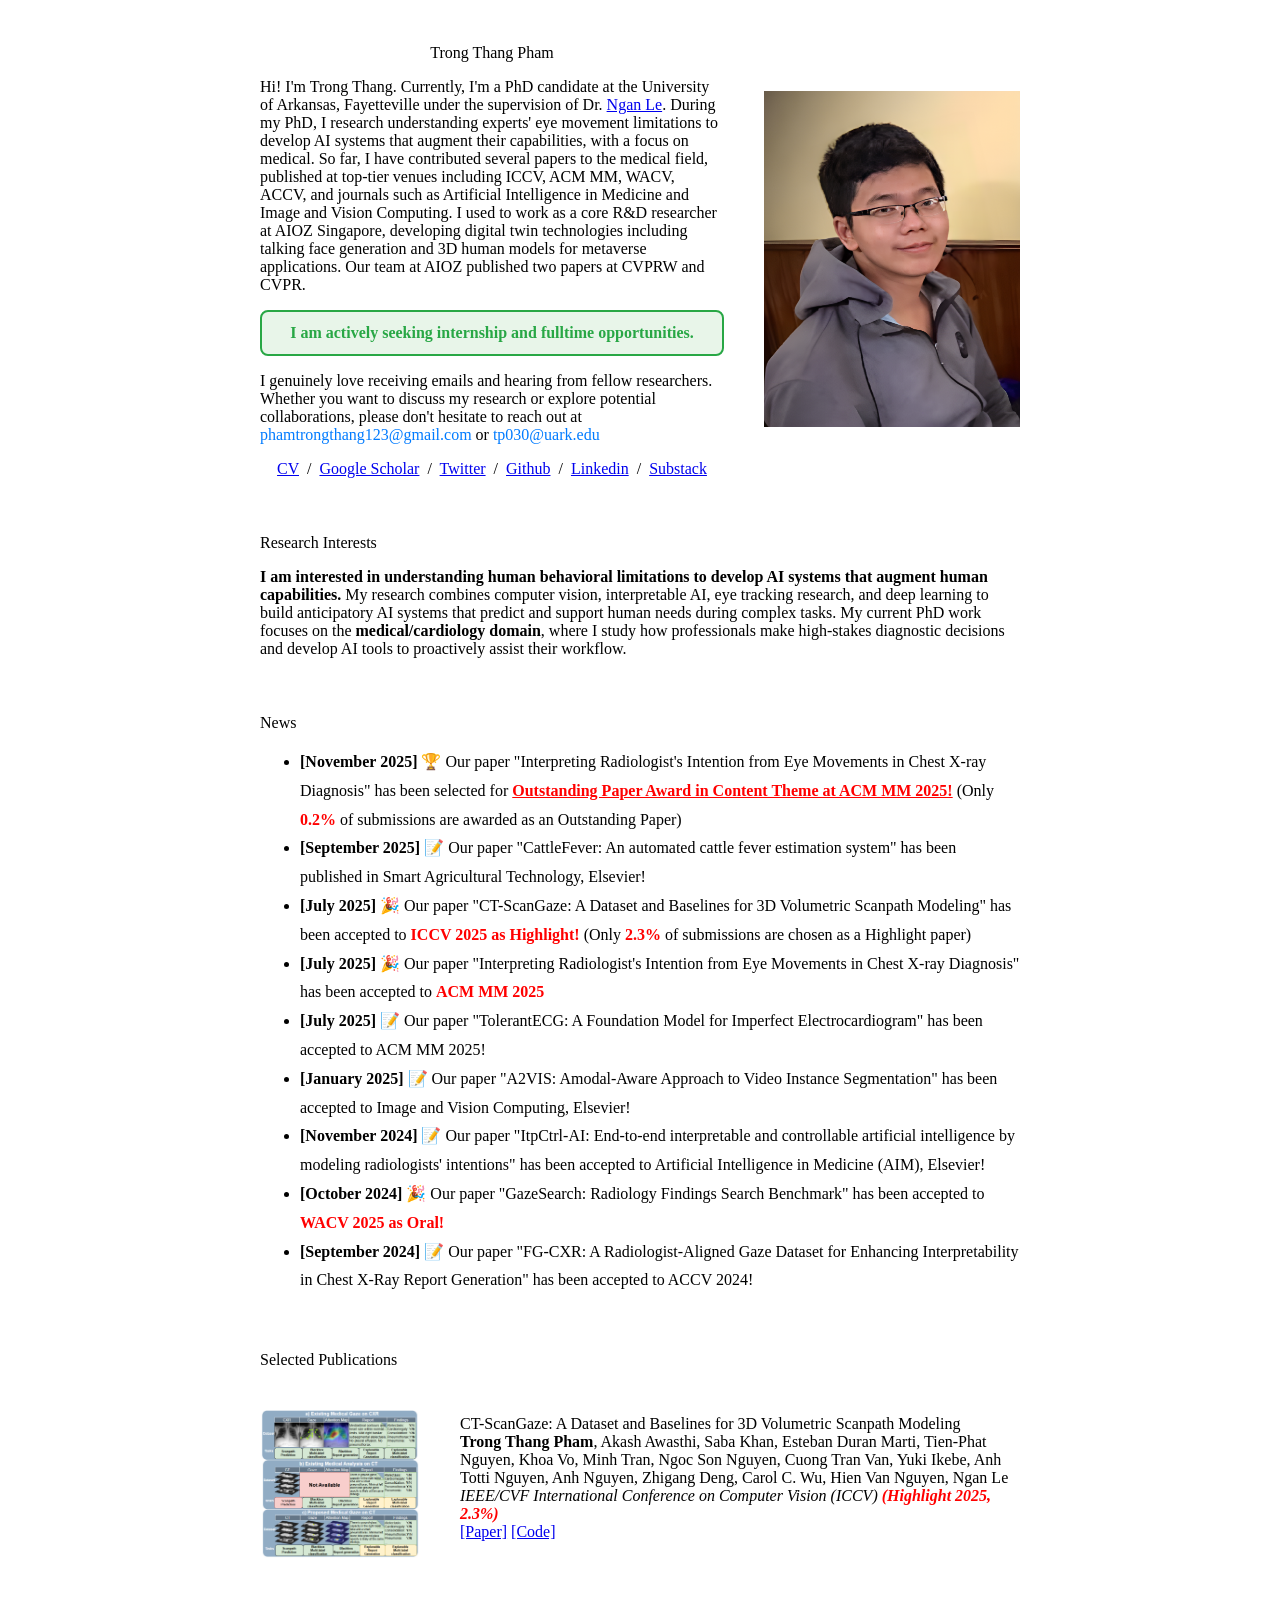
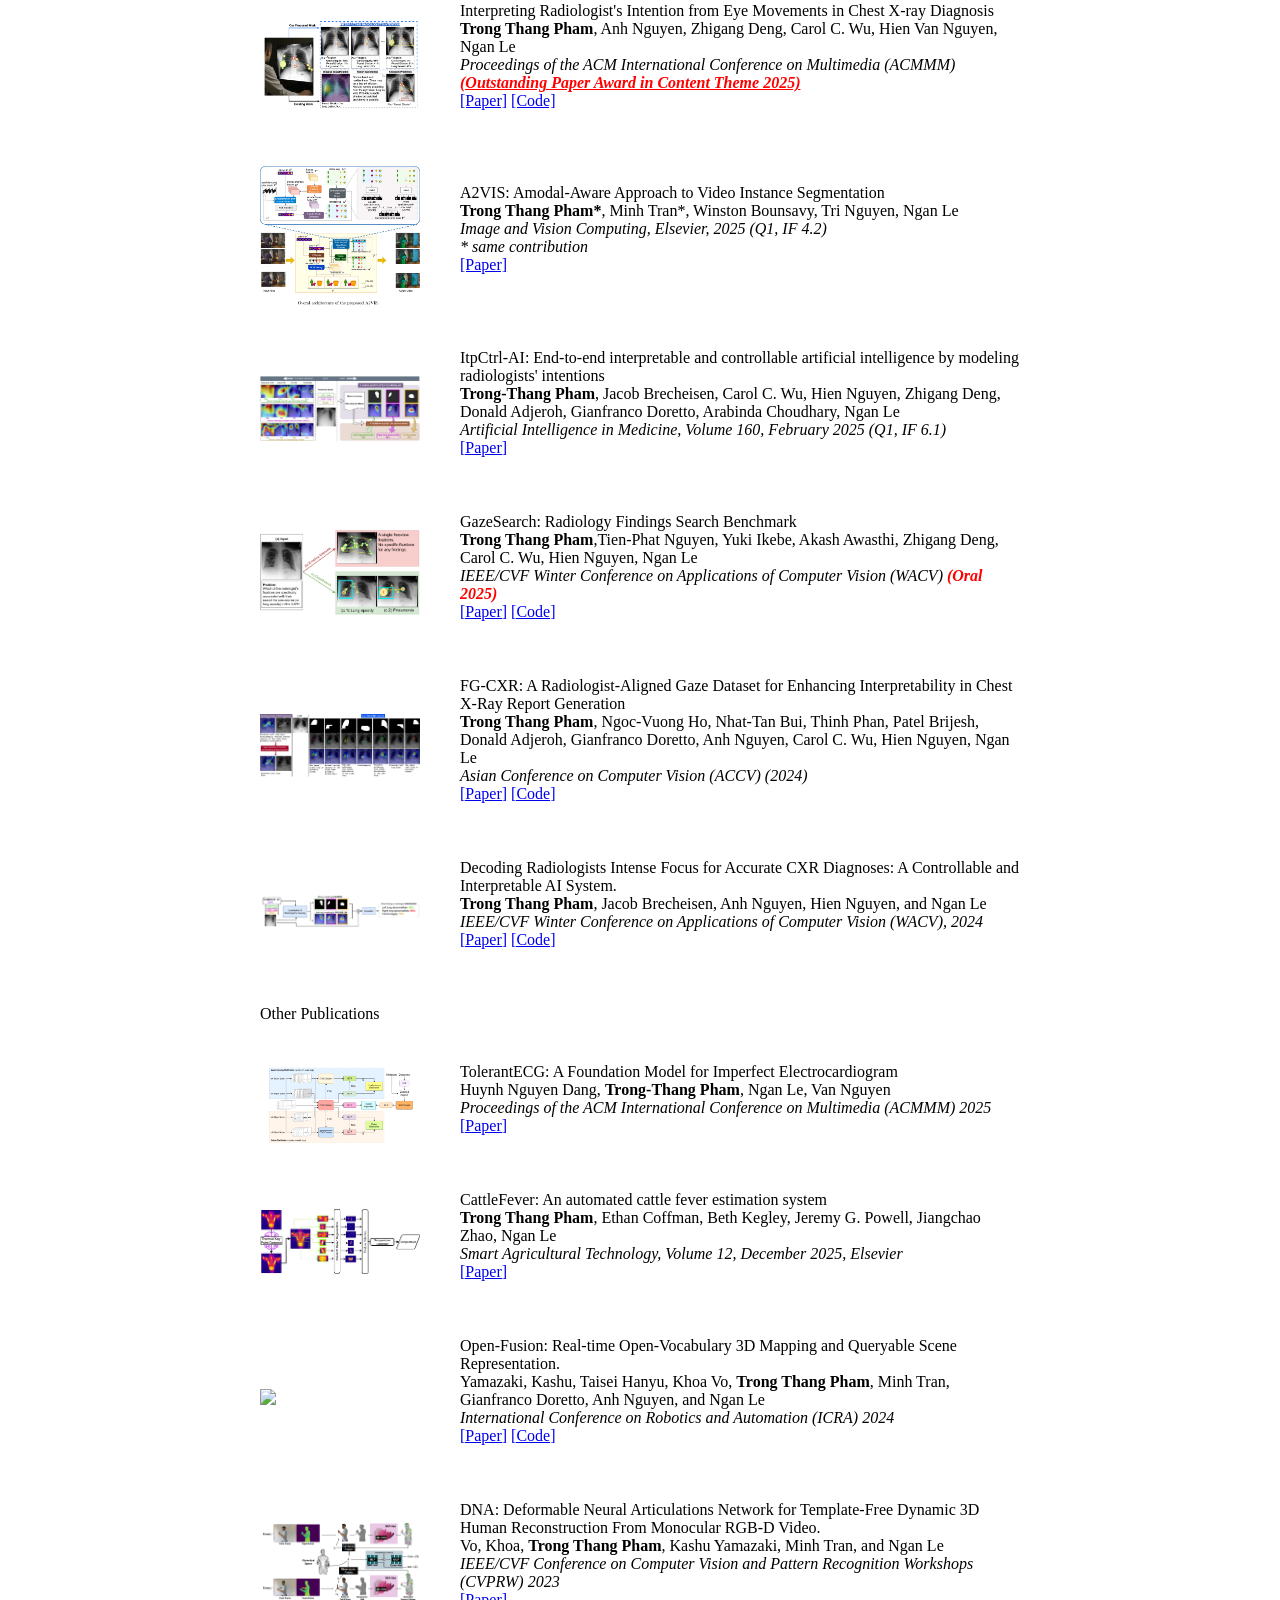
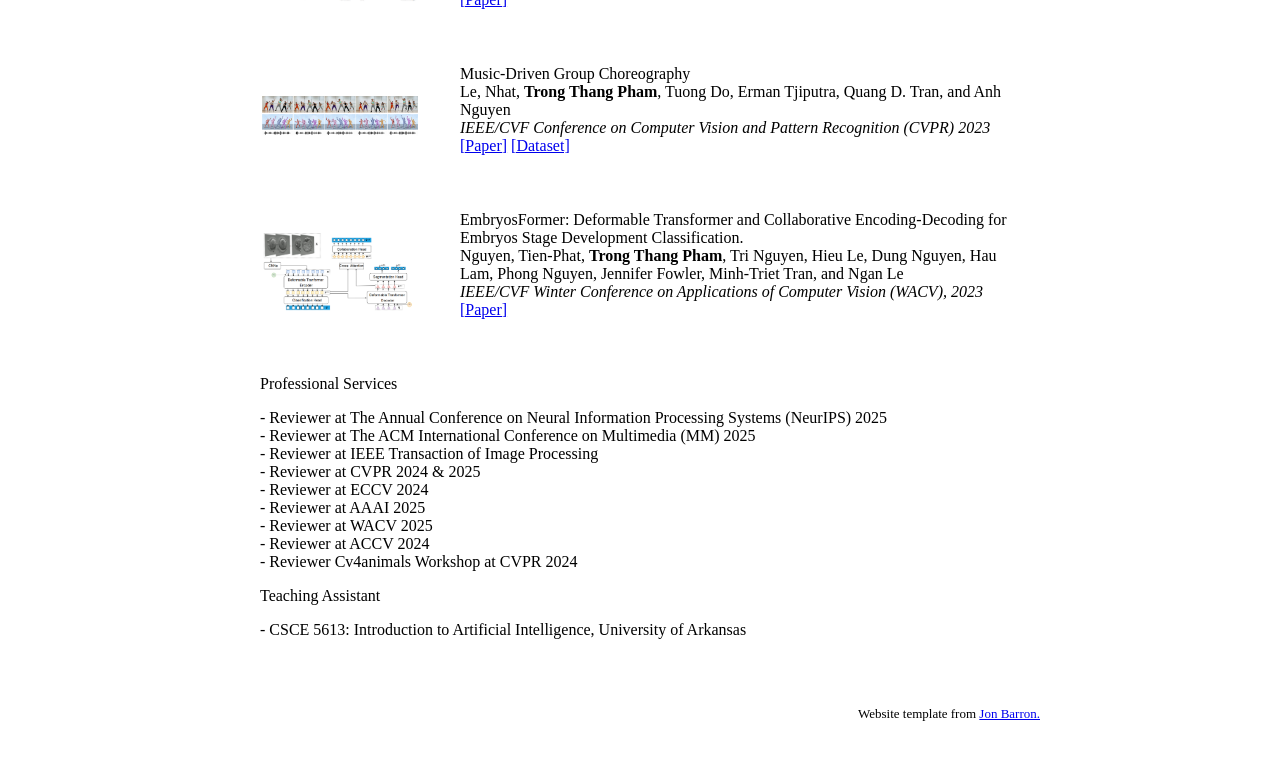
==== index.html @ 2e343805 "update first paragraph to match Research interest" ====
<!DOCTYPE HTML>
<html lang="en">

<head>
  <meta http-equiv="Content-Type" content="text/html; charset=UTF-8">

  <title>Trong Thang Pham</title>

  <meta name="author" content="Trong-Thang Pham">
  <meta name="viewport" content="width=device-width, initial-scale=1">

  <link rel="stylesheet" type="text/css" href="stylesheet.css">
  <link rel="icon"
    href="data:image/svg+xml,<svg xmlns=%22http://www.w3.org/2000/svg%22 viewBox=%220 0 100 100%22><text y=%22.9em%22 font-size=%2290%22>🌐</text></svg>">
</head>

<body>
  <table
    style="width:100%;max-width:800px;border:0px;border-spacing:0px;border-collapse:separate;margin-right:auto;margin-left:auto;">
    <tbody>
      <tr style="padding:0px">
        <td style="padding:0px">
          <table
            style="width:100%;border:0px;border-spacing:0px;border-collapse:separate;margin-right:auto;margin-left:auto;">
            <tbody>
              <tr style="padding:0px">
                <td style="padding:2.5%;width:63%;vertical-align:middle">
                  <p style="text-align:center">
                    <name>Trong Thang Pham</name>
                  </p>
                  <p>
                    Hi! I'm Trong Thang. Currently, I'm a PhD candidate at the University of Arkansas, Fayetteville
                    under the supervision of Dr. <a  href="https://scholar.google.com/citations?user=8ck0k_UAAAAJ&hl=en">Ngan Le</a>. During my PhD, I research understanding experts' eye movement limitations to develop AI systems that augment their capabilities, with a focus on medical. So far, I have contributed several papers to the medical field, published at top-tier venues including ICCV, ACM MM, WACV, ACCV, and journals such as Artificial Intelligence in Medicine and Image and Vision Computing.
                    <!-- I got my bachelor's degree in Computer Science at University of Science, VNU-HCM, Vietnam.  -->
                    <!-- and studying a master's degree in Artificial Intelligence at John von Neumann Institute, VNU-HCM.  -->
                    I used to work as a core R&D researcher at AIOZ Singapore, developing digital twin technologies including talking face generation and 3D human models for metaverse applications. Our team at AIOZ published two papers at CVPRW and CVPR.
                    <!-- In summary, I have a strong publications in many top conferences, i.e. CVPR, ICCV, ACM MM, WACV, and ICRA, and journals, i.e. Image and Vision Computing and Artificial Intelligence in Medicine at Elsevier. -->
                  </p>
                  <p style="padding: 12px 20px; background-color: #e8f5e9; border: 2px solid #28a745; border-radius: 8px; text-align: center;">
                    <strong style="color: #28a745;">I am actively seeking internship and fulltime opportunities.</strong>
                  </p>
                  <!-- <p> -->
                    <!-- Email: <br> -->
                    <!-- - Personal: <a href="mailto:phamtrongthang123@gmail.com">phamtrongthang123@gmail.com</a><br> -->
                    <!-- - John von Neumann Institute: <a href="mailto:thang.pham2021@ict.jvn.edu.vn">thang.pham2021@ict.jvn.edu.vn</a><br> -->
                    <!-- - University of Arkansas: <a href="mailto:tp030@uark.edu">tp030@uark.edu</a><br> -->
                  <!-- </p> -->
                  
                  I genuinely love receiving emails and hearing from fellow researchers. Whether you want to discuss my research or explore potential collaborations, please don't hesitate to reach out at 
                  <a href="mailto:phamtrongthang123@gmail.com" style="color: #007bff; text-decoration: none;">phamtrongthang123@gmail.com</a> or 
                  <a href="mailto:tp030@uark.edu" style="color: #007bff; text-decoration: none;">tp030@uark.edu</a>
                  <p style="text-align:center">

                    <a
                      href="https://github.com/phamtrongthang123/phamtrongthang123.github.io/blob/main/files/cv_resume.pdf">CV</a>
                    &nbsp/&nbsp
                    <a href="https://scholar.google.com/citations?user=SwR0T0UAAAAJ">Google Scholar</a> &nbsp/&nbsp
                    <a href="https://twitter.com/trongthangpham">Twitter</a> &nbsp/&nbsp
                    <a href="https://github.com/phamtrongthang123">Github</a> &nbsp/&nbsp
                    <a href="https://www.linkedin.com/in/phamtrongthanghcmus/">Linkedin</a> &nbsp/&nbsp
                    <a href="https://trongthangpham.substack.com/">Substack</a>
                  </p>
                </td>
                <td style="padding:2.5%;width:40%;max-width:40%">
                  <a href="images/avatar.png"><img style="width:100%;max-width:100%" alt="profile photo"
                      src="images/avatar.png" class="hoverZoomLink"></a>
                </td>
              </tr>
            </tbody>
          </table>
          <!-- <section style="margin: 2rem 0; padding: 1.5rem; background-color: #f8f9fa; border-radius: 8px; border-left: 4px solid #007bff;">
              <h2 style="color: #333; margin-bottom: 1rem; font-size: 1.4rem;">Standing Invitation: if you want to talk research, I want to talk to you.</h2>
              <p style="line-height: 1.6; color: #555; margin: 0; font-size: 0.9rem;">
                  I genuinely love receiving emails and hearing from fellow researchers, students, engineers, and anyone interested in computer vision, medical AI, or related fields. Whether you want to discuss my research, share what you're working on, explore potential collaborations, or just chat about interesting ideas in our field, please don't hesitate to reach out at 
                  <a href="mailto:phamtrongthang123@gmail.com" style="color: #007bff; text-decoration: none;">phamtrongthang123@gmail.com</a> or 
                  <a href="mailto:tp030@uark.edu" style="color: #007bff; text-decoration: none;">tp030@uark.edu</a>. 
                  While I can't promise immediate responses due to research commitments, I read everything and do my best to reply thoughtfully.
              </p>
          </section> -->
          <table
            style="width:100%;border:0px;border-spacing:0px;border-collapse:separate;margin-right:auto;margin-left:auto;">
            <tbody>
              <tr>
                <td style="padding:20px;width:100%;vertical-align:middle">
                  <heading>Research Interests</heading>
                  <p>
                    <strong>I am interested in understanding human behavioral limitations to develop AI systems that augment human capabilities.</strong> My research combines computer vision, interpretable AI, eye tracking research, and deep learning to build anticipatory AI systems that predict and support human needs during complex tasks. My current PhD work focuses on the <strong>medical/cardiology domain</strong>, where I study how professionals make high-stakes diagnostic decisions and develop AI tools to proactively assist their workflow.
                  </p>
                </td>
              </tr>
            </tbody>
          </table>

          <table
            style="width:100%;border:0px;border-spacing:0px;border-collapse:separate;margin-right:auto;margin-left:auto;">
            <tbody>
              <tr>
                <td style="padding:20px;width:100%;vertical-align:middle">
                  <heading>News</heading>
                  <ul style="line-height:1.8;">
                    <li> <strong>[November 2025]</strong> 🏆 Our paper "Interpreting Radiologist's Intention from Eye Movements in Chest X-ray Diagnosis" has been selected for <a href="https://acmmm2025.org/awards/" style="color: red; font-weight: bold;">Outstanding Paper Award in Content Theme at ACM MM 2025!</a> (Only <span style="color: red; font-weight: bold;">0.2%</span> of submissions are awarded as an Outstanding Paper)</li>
                    <li> <strong>[September 2025]</strong> 📝 Our paper "CattleFever: An automated cattle fever estimation system" has been published in Smart Agricultural Technology, Elsevier!</li>
                    <li> <strong>[July 2025]</strong> 🎉 Our paper "CT-ScanGaze: A Dataset and Baselines for 3D Volumetric Scanpath Modeling" has been accepted to <span style="color: red; font-weight: bold;">ICCV 2025 as Highlight!</span> (Only <span style="color: red; font-weight: bold;">2.3%</span> of submissions are chosen as a Highlight paper)</li>
                    <li> <strong>[July 2025]</strong> 🎉 Our paper "Interpreting Radiologist's Intention from Eye Movements in Chest X-ray Diagnosis" has been accepted to <span style="color: red; font-weight: bold;">ACM MM 2025</span></li>
                    <li> <strong>[July 2025]</strong> 📝 Our paper "TolerantECG: A Foundation Model for Imperfect Electrocardiogram" has been accepted to ACM MM 2025!</li>
                    <li> <strong>[January 2025]</strong> 📝 Our paper "A2VIS: Amodal-Aware Approach to Video Instance Segmentation" has been accepted to Image and Vision Computing, Elsevier!</li>
                    <li> <strong>[November 2024]</strong> 📝 Our paper "ItpCtrl-AI: End-to-end interpretable and controllable artificial intelligence by modeling radiologists' intentions" has been accepted to Artificial Intelligence in Medicine (AIM), Elsevier!</li>
                    <li> <strong>[October 2024]</strong> 🎉 Our paper "GazeSearch: Radiology Findings Search Benchmark" has been accepted to <span style="color: red; font-weight: bold;">WACV 2025 as Oral!</span></li>
                    <li> <strong>[September 2024]</strong> 📝 Our paper "FG-CXR: A Radiologist-Aligned Gaze Dataset for Enhancing Interpretability in Chest X-Ray Report Generation" has been accepted to ACCV 2024!</li>
                  </ul>
                </td>
              </tr>
            </tbody>
          </table>

          <table
            style="width:100%;border:0px;border-spacing:0px;border-collapse:separate;margin-right:auto;margin-left:auto;">
            <tbody>
              <tr>
                <td style="padding:20px;width:100%;vertical-align:middle">
                  <heading>Selected Publications</heading>
                </td>
              </tr>
            </tbody>
          </table>
          <table
            style="width:100%;border:0px;border-spacing:0px;border-collapse:separate;margin-right:auto;margin-left:auto;">
            <tbody>
              <tr>
                <td style="padding:20px;width:25%;vertical-align:middle">
                  <img src='images/papers/iccv2025.png' width="160">
                </td>
                <td style="padding:20px;width:75%;vertical-align:middle">
                  <papertitle>CT-ScanGaze: A Dataset and Baselines for 3D Volumetric Scanpath Modeling</papertitle>
                  <br>
                  <strong>Trong Thang Pham</strong>, Akash Awasthi, Saba Khan, Esteban Duran Marti, Tien-Phat Nguyen, Khoa Vo, Minh Tran, Ngoc Son Nguyen, Cuong Tran Van, Yuki Ikebe, Anh Totti Nguyen, Anh Nguyen, Zhigang Deng, Carol C. Wu, Hien Van Nguyen, Ngan Le
                  <br>
                  <em>IEEE/CVF International Conference on Computer Vision (ICCV) <span
                      style="color: red; font-weight: bold;">(Highlight 2025, 2.3%)</span></em>
                  <br>
                  <a href="https://arxiv.org/html/2507.12591v1">[Paper]</a> <a href="https://github.com/UARK-AICV/CTScanGaze">[Code]</a>
                  <p></p>
                </td>
              </tr>
              <tr>
                <td style="padding:20px;width:25%;vertical-align:middle">
                  <img src='images/papers/acmmm2025_eye.png' width="160">
                </td>
                <td style="padding:20px;width:75%;vertical-align:middle">
                  <papertitle>Interpreting Radiologist's Intention from Eye Movements in Chest X-ray Diagnosis</papertitle>
                  <br>
                  <strong>Trong Thang Pham</strong>, Anh Nguyen, Zhigang Deng, Carol C. Wu, Hien Van Nguyen, Ngan Le
                  <br>
                  <em>Proceedings of the ACM International Conference on Multimedia (ACMMM) <a href="https://acmmm2025.org/awards/" style="color: red; font-weight: bold;">(Outstanding Paper Award in Content Theme 2025)</a></em>
                  <br>
                  <a href="https://arxiv.org/abs/2507.12461">[Paper]</a> <a href="https://github.com/UARK-AICV/RadGazeIntent">[Code]</a>
                  <p></p>
                </td>
              </tr>

              <tr>
                <td style="padding:20px;width:25%;vertical-align:middle">
                  <img src='images/papers/ivc2025.jpg' width="160">
                </td>
                <td style="padding:20px;width:75%;vertical-align:middle">
                  <papertitle>A2VIS: Amodal-Aware Approach to Video Instance Segmentation</papertitle>
                  <br>
                  <strong>Trong Thang Pham*</strong>, Minh Tran*, Winston Bounsavy, Tri Nguyen, Ngan Le
                  <br>
                  <em>Image and Vision Computing, Elsevier, 2025 (Q1, IF 4.2)</em>
                  <br>
                  <em>* same contribution</em>
                  <br>
                  <a href="https://www.sciencedirect.com/science/article/abs/pii/S0262885625001313">[Paper]</a>
                  <p></p>
                </td>
              </tr>
              <tr> 
                <td style="padding:20px;width:25%;vertical-align:middle">
                  <img src='images/papers/itpctrl-ai.png' width="160">
                </td>
                <td style="padding:20px;width:75%;vertical-align:middle">
                  <papertitle>ItpCtrl-AI: End-to-end interpretable and controllable artificial intelligence by modeling radiologists' intentions</papertitle>
                  <br>
                  <strong>Trong-Thang Pham</strong>, Jacob Brecheisen, Carol C. Wu, Hien Nguyen, Zhigang Deng, Donald Adjeroh, Gianfranco Doretto, Arabinda Choudhary, Ngan Le
                  <br>
                  <em>Artificial Intelligence in Medicine, Volume 160, February 2025 (Q1, IF 6.1)</em>
                  <br>
                  <a href="https://www.sciencedirect.com/science/article/pii/S0933365724002963">[Paper]</a>
                  <p></p>
                </td>
              </tr>
              <tr>
                <td style="padding:20px;width:25%;vertical-align:middle">
                  <img src='images/papers/wacv2025.png' width="160">
                </td>
                <td style="padding:20px;width:75%;vertical-align:middle">
                  <papertitle>GazeSearch: Radiology Findings Search Benchmark</papertitle>
                  <br>
                  <strong>Trong Thang Pham</strong>,Tien-Phat Nguyen, Yuki Ikebe, Akash Awasthi, Zhigang Deng, Carol C.
                  Wu, Hien Nguyen, Ngan Le
                  <br>
                  <em>IEEE/CVF Winter Conference on Applications of Computer Vision (WACV) <span
                      style="color: red; font-weight: bold;">(Oral 2025)</span></em>
                  <br>
                  <a href="https://openaccess.thecvf.com/content/WACV2025/papers/Pham_GazeSearch_Radiology_Findings_Search_Benchmark_WACV_2025_paper.pdf">[Paper]</a> <a href="https://github.com/UARK-AICV/GazeSearch">[Code]</a> 
                  <p></p>
                </td>
              </tr>
              <tr>
                <td style="padding:20px;width:25%;vertical-align:middle">
                  <img src='images/papers/accv2024.png' width="160">
                </td>
                <td style="padding:20px;width:75%;vertical-align:middle">
                  <papertitle>FG-CXR: A Radiologist-Aligned Gaze Dataset for Enhancing Interpretability in Chest X-Ray
                    Report Generation</papertitle>
                  <br>
                  <strong>Trong Thang Pham</strong>, Ngoc-Vuong Ho, Nhat-Tan Bui, Thinh Phan, Patel Brijesh, Donald
                  Adjeroh, Gianfranco Doretto, Anh Nguyen, Carol C. Wu, Hien Nguyen, Ngan Le
                  <br>
                  <em>Asian Conference on Computer Vision (ACCV) (2024)</em>
                  <br>
                  <a href="https://arxiv.org/pdf/2411.15413">[Paper]</a> <a href="https://github.com/UARK-AICV/FG-CXR">[Code]</a>
                  <p></p> 
                </td>
              </tr>
              <tr>
                <td style="padding:20px;width:25%;vertical-align:middle">
                  <img src='images/papers/wacv2024.png' width="160">
                </td>
                <td style="padding:20px;width:75%;vertical-align:middle">
                  <papertitle>Decoding Radiologists Intense Focus for Accurate CXR Diagnoses: A Controllable and
                    Interpretable AI System.</papertitle>
                  <br>
                  <strong>Trong Thang Pham</strong>, Jacob Brecheisen, Anh Nguyen, Hien Nguyen, and Ngan Le
                  <br>
                  <em>IEEE/CVF Winter Conference on Applications of Computer Vision (WACV), 2024</em>
                  <br>
                  <a
                    href="https://openaccess.thecvf.com/content/WACV2024/papers/Pham_I-AI_A_Controllable__Interpretable_AI_System_for_Decoding_Radiologists_WACV_2024_paper.pdf">[Paper]</a> <a href="https://github.com/UARK-AICV/IAI">[Code]</a>
                  <p></p>
                </td>
              </tr>

            </tbody>
          </table>

          <table
            style="width:100%;border:0px;border-spacing:0px;border-collapse:separate;margin-right:auto;margin-left:auto;">
            <tbody>
              <tr>
                <td style="padding:20px;width:100%;vertical-align:middle">
                  <heading>Other Publications</heading>
                </td>
              </tr>
            </tbody>
          </table>
          <table
            style="width:100%;border:0px;border-spacing:0px;border-collapse:separate;margin-right:auto;margin-left:auto;">
            <tbody>
              <tr>
                <td style="padding:20px;width:25%;vertical-align:middle">
                  <img src='images/papers/acmmm2025_ecg.png' width="160">
                </td>
                <td style="padding:20px;width:75%;vertical-align:middle">
                  <papertitle>TolerantECG: A Foundation Model for Imperfect Electrocardiogram</papertitle>
                  <br>
                  Huynh Nguyen Dang, <strong>Trong-Thang Pham</strong>, Ngan Le, Van Nguyen
                  <br>
                  <em>Proceedings of the ACM International Conference on Multimedia (ACMMM) 2025</em>
                  <br>
                  <a href="https://arxiv.org/abs/2507.09887">[Paper]</a>
                  <p></p>
                </td>
              </tr>
              <tr>
                <td style="padding:20px;width:25%;vertical-align:middle">
                  <img src='images/papers/cattlefever.jpg' width="160">
                </td>
                <td style="padding:20px;width:75%;vertical-align:middle">
                  <papertitle>CattleFever: An automated cattle fever estimation system</papertitle>
                  <br>
                  <strong>Trong Thang Pham</strong>, Ethan Coffman, Beth Kegley, Jeremy G. Powell, Jiangchao Zhao, Ngan Le
                  <br>
                  <em>Smart Agricultural Technology, Volume 12, December 2025, Elsevier</em>
                  <br>
                  <a href="https://www.sciencedirect.com/science/article/pii/S2772375525006653">[Paper]</a>
                  <p></p>
                </td>
              </tr>
              <tr>
                <td style="padding:20px;width:25%;vertical-align:middle">
                  <img src='images/papers/icra2024.png' width="160">
                </td>
                <td style="padding:20px;width:75%;vertical-align:middle">
                  <papertitle>Open-Fusion: Real-time Open-Vocabulary 3D Mapping and Queryable Scene Representation.
                  </papertitle>
                  <br>
                  Yamazaki, Kashu, Taisei Hanyu, Khoa Vo, <strong>Trong Thang Pham</strong>, Minh Tran, Gianfranco
                  Doretto, Anh Nguyen, and Ngan Le
                  <br>
                  <em>International Conference on Robotics and Automation (ICRA) 2024</em>
                  <br>
                  <a href="https://arxiv.org/pdf/2310.03923.pdf">[Paper]</a> <a href="https://github.com/UARK-AICV/OpenFusion">[Code]</a>
                  <p></p>
                </td>
              </tr>
              <tr>
                <td style="padding:20px;width:25%;vertical-align:middle">
                  <img src='images/papers/cvprw2023.png' width="160">
                </td>
                <td style="padding:20px;width:75%;vertical-align:middle">
                  <papertitle>DNA: Deformable Neural Articulations Network for Template-Free Dynamic 3D Human
                    Reconstruction From Monocular RGB-D Video.</papertitle>
                  <br>
                  Vo, Khoa, <strong>Trong Thang Pham</strong>, Kashu Yamazaki, Minh Tran, and Ngan Le
                  <br>
                  <em>IEEE/CVF Conference on Computer Vision and Pattern Recognition Workshops (CVPRW) 2023</em>
                  <br>
                  <a
                    href="https://openaccess.thecvf.com/content/CVPR2023W/Precognition/papers/Vo_DNA_Deformable_Neural_Articulations_Network_for_Template-Free_Dynamic_3D_Human_CVPRW_2023_paper.pdf">[Paper]</a>
                  <p></p>
                </td>
              </tr>
              <tr>
                <td style="padding:20px;width:25%;vertical-align:middle">
                  <img src='images/papers/cvpr2023.png' width="160">
                </td>
                <td style="padding:20px;width:75%;vertical-align:middle">
                  <papertitle>Music-Driven Group Choreography</papertitle>
                  <br>
                  Le, Nhat, <strong>Trong Thang Pham</strong>, Tuong Do, Erman Tjiputra, Quang D. Tran, and Anh Nguyen
                  <br>
                  <em>IEEE/CVF Conference on Computer Vision and Pattern Recognition (CVPR) 2023</em>
                  <br>
                  <a href="https://aioz-ai.github.io/AIOZ-GDANCE/">[Paper]</a> <a href="https://github.com/aioz-ai/AIOZ-GDANCE">[Dataset]</a>
                  <p></p>
                </td>
              </tr>
              <tr>
                <td style="padding:20px;width:25%;vertical-align:middle">
                  <img src='images/papers/wacv2023.png' width="160">
                </td>
                <td style="padding:20px;width:75%;vertical-align:middle">
                  <papertitle>EmbryosFormer: Deformable Transformer and Collaborative Encoding-Decoding for Embryos
                    Stage Development Classification.</papertitle>
                  <br>
                  Nguyen, Tien-Phat, <strong>Trong Thang Pham</strong>, Tri Nguyen, Hieu Le, Dung Nguyen, Hau Lam, Phong
                  Nguyen, Jennifer Fowler, Minh-Triet Tran, and Ngan Le
                  <br>
                  <em>IEEE/CVF Winter Conference on Applications of Computer Vision (WACV), 2023</em>
                  <br>
                  <a
                    href="https://openaccess.thecvf.com/content/WACV2023/papers/Nguyen_EmbryosFormer_Deformable_Transformer_and_Collaborative_Encoding-Decoding_for_Embryos_Stage_Development_WACV_2023_paper.pdf">[Paper]</a>
                  <p></p>
                </td>
              </tr>


              <!-- <tr>
                <td style="padding:20px;width:25%;vertical-align:middle">
                  <img src='images/papers/aicity2020.png' width="160">
                </td>
                <td style="padding:20px;width:75%;vertical-align:middle">
                  <papertitle>HCMUS at Pixel Privacy 2020: Quality Camouflage with Back Propagation and Image
                    Enhancement.</papertitle>
                  <br>
                  Minh-Triet Tran, Tam V Nguyen, Trung-Hieu Hoang, Trung-Nghia Le, Khac-Tuan Nguyen, Dat-Thanh Dinh,
                  Thanh-An Nguyen, Hai-Dang Nguyen, Xuan-Nhat Hoang, Trong-Tung Nguyen, Viet-Khoa Vo-Ho, Trong-Le Do,
                  Lam Nguyen, Minh-Quan Le, Hoang-Phuc Nguyen-Dinh, <strong> Trong-Thang Pham</strong>, Xuan-Vy Nguyen,
                  E-Ro Nguyen, Quoc-Cuong Tran, Hung Tran, Hieu Dao, Mai-Khiem Tran, Quang-Thuc Nguyen, Tien-Phat
                  Nguyen, Gia-Han Diep, Minh N Do
                  <br>
                  <em>CVPRW </em>, 2020
                  <br>
                  <a
                    href="http://openaccess.thecvf.com/content_CVPRW_2020/papers/w35/Tran_iTASK_-_Intelligent_Traffic_Analysis_Software_Kit_CVPRW_2020_paper.pdf">[Paper]</a>
                  <p></p>
                </td>
              </tr>
              <tr>
                <td style="padding:20px;width:25%;vertical-align:middle">
                  <img src='images/papers/pixelprivacy2020.png' width="160">
                </td>
                <td style="padding:20px;width:75%;vertical-align:middle">
                  <papertitle>HCMUS at Pixel Privacy 2020: Quality Camouflage with Back Propagation and Image
                    Enhancement.</papertitle>
                  <br>
                  Minh-Khoi Pham, Hai-Tuan Ho-Nguyen, <strong> Trong-Thang Pham</strong>, Hung Vinh Tran, Hai-Dang
                  Nguyen, Minh-Triet Tran
                  <br>
                  <em>Pixel Privacy track at Multimedia Eval Workshop </em>, 2020
                  <br>
                  <a href="http://ceur-ws.org/Vol-2882/paper41.pdf">[Paper]</a>
                  <p></p>
                </td>
              </tr>

              <tr>
                <td style="padding:20px;width:25%;vertical-align:middle">
                  <img src='images/papers/pixelprivacy2019.png' width="160">
                </td>
                <td style="padding:20px;width:75%;vertical-align:middle">
                  <papertitle>HCMUS at Pixel Privacy 2019: Scene Category Protection with Back Propagation and Image
                    Enhancement</papertitle>
                  <br>
                  Hung Vinh Tran*, <strong> Trong-Thang Pham* </strong>, Hai-Tuan Ho-Nguyen*, Hoai-Lam Nguyen-Hy*,
                  Xuan-Vy Nguyen*, Thang-Long Nguyen-Ho*, Minh-Triet Tran
                  <br>
                  <em>Pixel Privacy track at Multimedia Eval Workshop </em>, 2019
                  <br>
                  <a href="http://ceur-ws.org/Vol-2670/MediaEval_19_paper_16.pdf">[Paper]</a>
                  <p></p>
                </td>
              </tr> -->

            </tbody>
          </table>

          <!-- <table
            style="width:100%;border:0px;border-spacing:0px;border-collapse:separate;margin-right:auto;margin-left:auto;">
            <tbody>
              <tr>
                <td style="padding:20px;width:100%;vertical-align:middle">
                  <heading>Software</heading>
                  <p>
                    - <a href="https://clean-unused-bib-entry.fly.dev/">Bibliography Cleaner</a>: Remove unused citations from .bib files. I am using free service so it may be down sometimes.<br>
                  </p>
                </td>
              </tr>
            </tbody>
          </table> -->

          <table
            style="width:100%;border:0px;border-spacing:0px;border-collapse:separate;margin-right:auto;margin-left:auto;">
            <tbody>
              <tr>
                <td style="padding:20px;width:100%;vertical-align:middle">
                  <heading>Professional Services</heading>
                  <p>
                    - Reviewer at The Annual Conference on Neural Information Processing Systems (NeurIPS) 2025 <br>
                    - Reviewer at The ACM International Conference on Multimedia (MM) 2025 <br>
                    - Reviewer at IEEE Transaction of Image Processing <br>
                    - Reviewer at CVPR 2024 & 2025 <br>
                    - Reviewer at ECCV 2024 <br>
                    - Reviewer at AAAI 2025 <br>
                    - Reviewer at WACV 2025 <br>
                    - Reviewer at ACCV 2024 <br>
                    - Reviewer Cv4animals Workshop at CVPR 2024 <br>
                  </p>
                  <heading>Teaching Assistant</heading>
                  <p>
                    - CSCE 5613: Introduction to Artificial Intelligence, University of Arkansas <br>
                  </p>
                </td>
              </tr>
            </tbody>
          </table>

          <table
            style="width:100%;border:0px;border-spacing:0px;border-collapse:separate;margin-right:auto;margin-left:auto;">
            <tbody>
              <tr>
                <td style="padding:0px">
                  <br>
                  <p style="text-align:right;font-size:small;">
                    Website template from <a href="https://jonbarron.info/"> Jon Barron.</a>
                  </p>
                </td>
              </tr>
            </tbody>
          </table>

           <table
            style="width:20%;border:0px;border-spacing:0px;border-collapse:separate;margin-right:auto;margin-left:auto;">
            <tbody>
              <tr>
                <td style="padding:0px">
                  <br>
                  <script type="text/javascript" id="mapmyvisitors" src="//mapmyvisitors.com/map.js?d=NVTNKxXuqSA-6Uwn1cj-96W3cbIcG4K81G9FCuIbtE8&cl=ffffff&w=a"></script>
                </td>
              </tr>
            </tbody>
          </table>
        </td>
      </tr>
  </table>
  

</body>

</html>
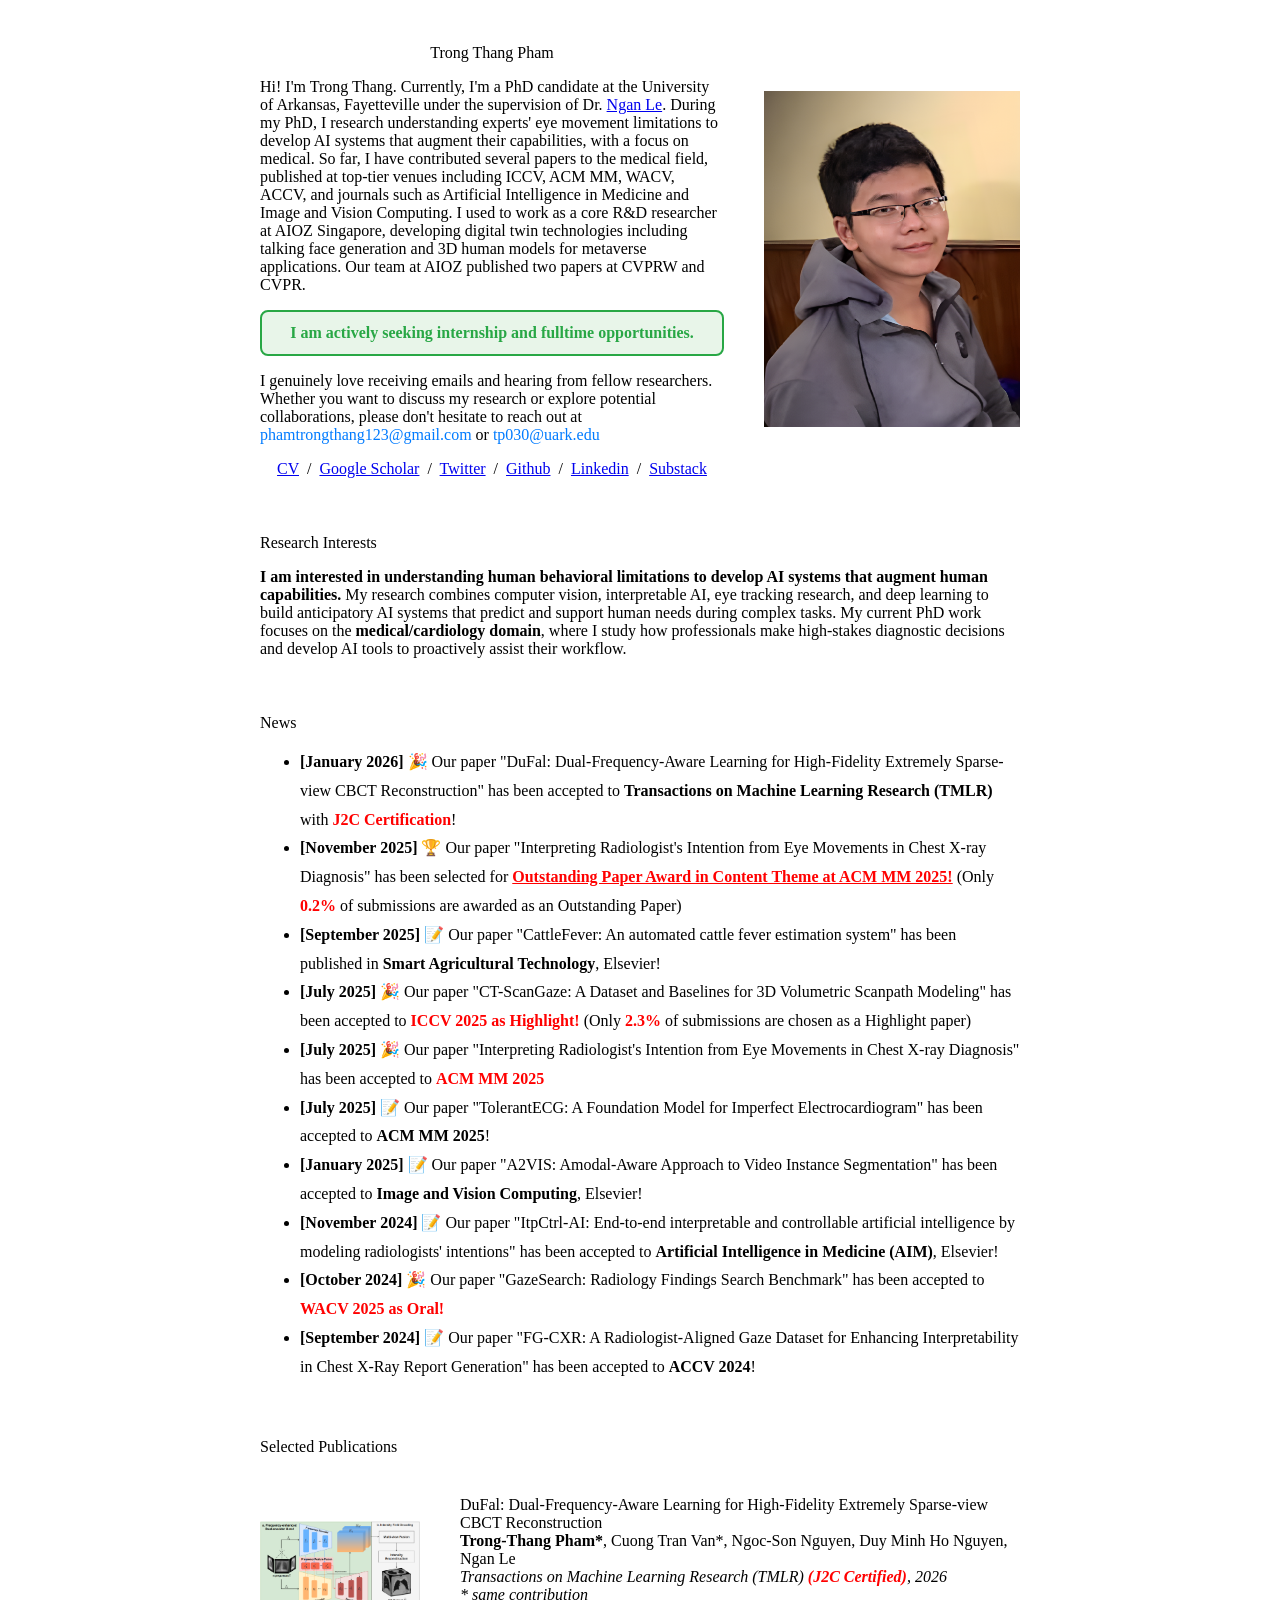
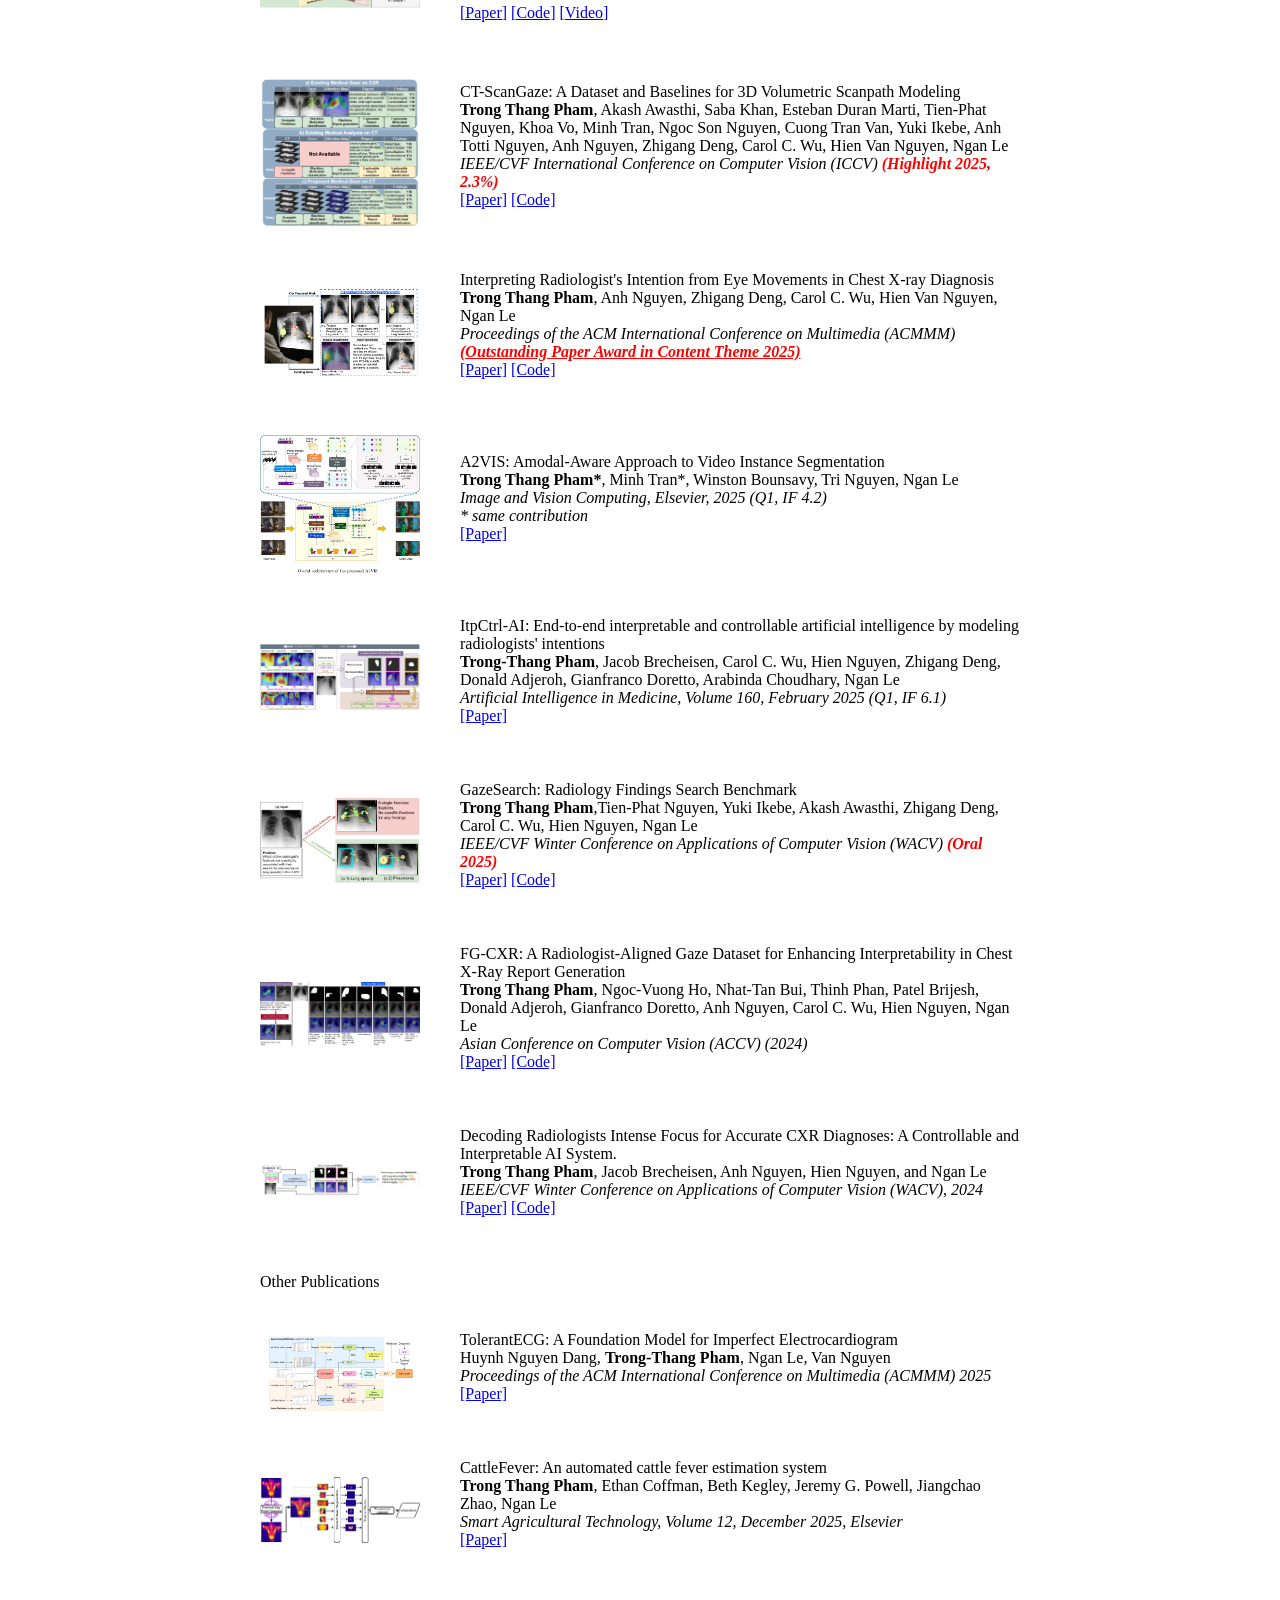
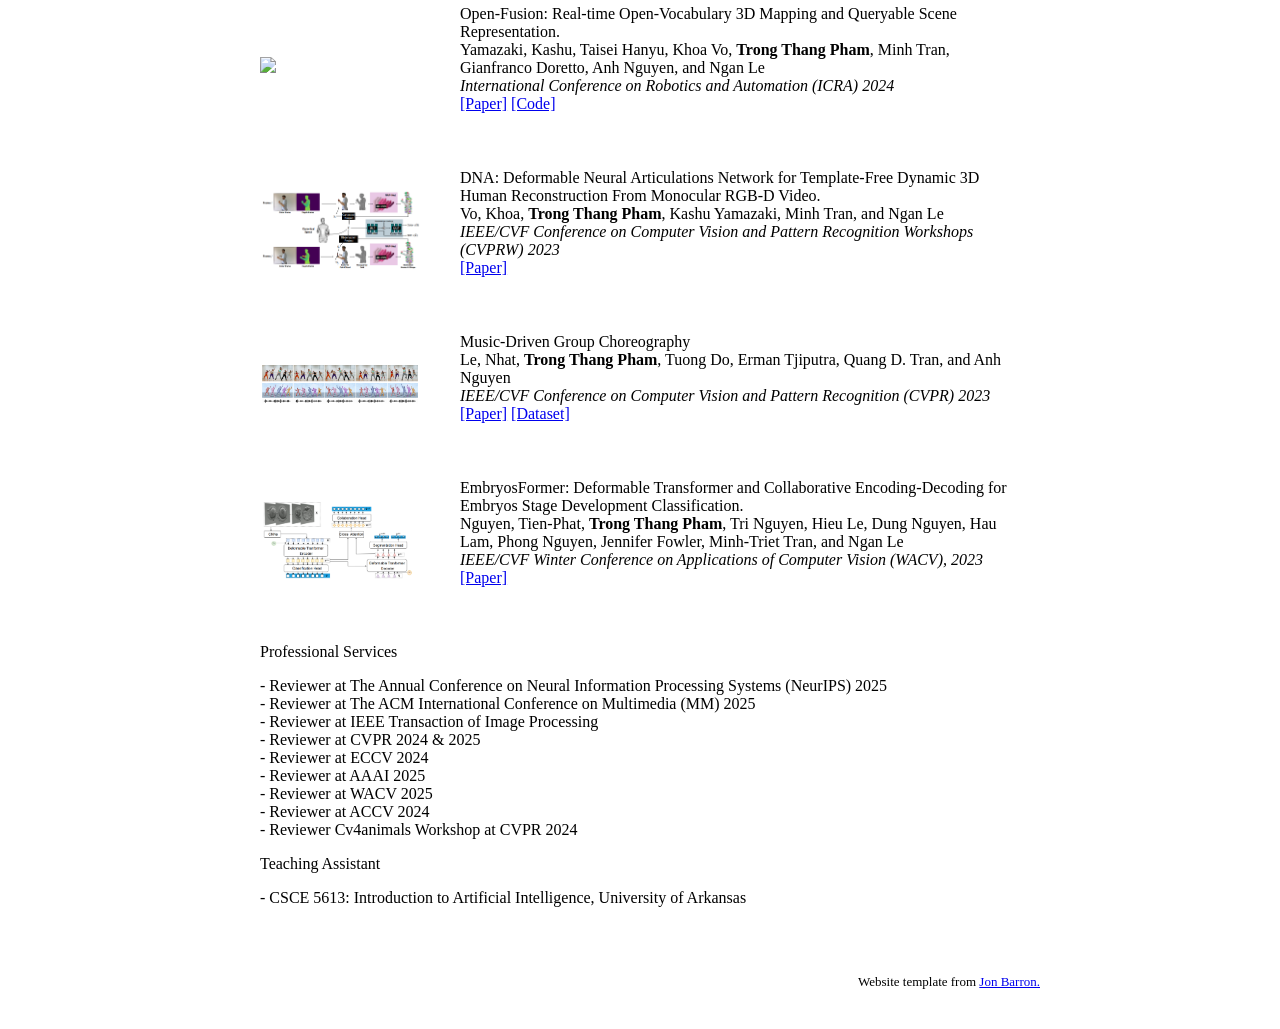
==== commit aa21a50b: "update tmlr" ====
--- a/index.html
+++ b/index.html
@@ -98,15 +98,16 @@
                 <td style="padding:20px;width:100%;vertical-align:middle">
                   <heading>News</heading>
                   <ul style="line-height:1.8;">
+                    <li> <strong>[January 2026]</strong> 🎉 Our paper "DuFal: Dual-Frequency-Aware Learning for High-Fidelity Extremely Sparse-view CBCT Reconstruction" has been accepted to <strong>Transactions on Machine Learning Research (TMLR)</strong> with <span style="color: red; font-weight: bold;">J2C Certification</span>!</li>
                     <li> <strong>[November 2025]</strong> 🏆 Our paper "Interpreting Radiologist's Intention from Eye Movements in Chest X-ray Diagnosis" has been selected for <a href="https://acmmm2025.org/awards/" style="color: red; font-weight: bold;">Outstanding Paper Award in Content Theme at ACM MM 2025!</a> (Only <span style="color: red; font-weight: bold;">0.2%</span> of submissions are awarded as an Outstanding Paper)</li>
-                    <li> <strong>[September 2025]</strong> 📝 Our paper "CattleFever: An automated cattle fever estimation system" has been published in Smart Agricultural Technology, Elsevier!</li>
+                    <li> <strong>[September 2025]</strong> 📝 Our paper "CattleFever: An automated cattle fever estimation system" has been published in <strong>Smart Agricultural Technology</strong>, Elsevier!</li>
                     <li> <strong>[July 2025]</strong> 🎉 Our paper "CT-ScanGaze: A Dataset and Baselines for 3D Volumetric Scanpath Modeling" has been accepted to <span style="color: red; font-weight: bold;">ICCV 2025 as Highlight!</span> (Only <span style="color: red; font-weight: bold;">2.3%</span> of submissions are chosen as a Highlight paper)</li>
                     <li> <strong>[July 2025]</strong> 🎉 Our paper "Interpreting Radiologist's Intention from Eye Movements in Chest X-ray Diagnosis" has been accepted to <span style="color: red; font-weight: bold;">ACM MM 2025</span></li>
-                    <li> <strong>[July 2025]</strong> 📝 Our paper "TolerantECG: A Foundation Model for Imperfect Electrocardiogram" has been accepted to ACM MM 2025!</li>
-                    <li> <strong>[January 2025]</strong> 📝 Our paper "A2VIS: Amodal-Aware Approach to Video Instance Segmentation" has been accepted to Image and Vision Computing, Elsevier!</li>
-                    <li> <strong>[November 2024]</strong> 📝 Our paper "ItpCtrl-AI: End-to-end interpretable and controllable artificial intelligence by modeling radiologists' intentions" has been accepted to Artificial Intelligence in Medicine (AIM), Elsevier!</li>
+                    <li> <strong>[July 2025]</strong> 📝 Our paper "TolerantECG: A Foundation Model for Imperfect Electrocardiogram" has been accepted to <strong>ACM MM 2025</strong>!</li>
+                    <li> <strong>[January 2025]</strong> 📝 Our paper "A2VIS: Amodal-Aware Approach to Video Instance Segmentation" has been accepted to <strong>Image and Vision Computing</strong>, Elsevier!</li>
+                    <li> <strong>[November 2024]</strong> 📝 Our paper "ItpCtrl-AI: End-to-end interpretable and controllable artificial intelligence by modeling radiologists' intentions" has been accepted to <strong>Artificial Intelligence in Medicine (AIM)</strong>, Elsevier!</li>
                     <li> <strong>[October 2024]</strong> 🎉 Our paper "GazeSearch: Radiology Findings Search Benchmark" has been accepted to <span style="color: red; font-weight: bold;">WACV 2025 as Oral!</span></li>
-                    <li> <strong>[September 2024]</strong> 📝 Our paper "FG-CXR: A Radiologist-Aligned Gaze Dataset for Enhancing Interpretability in Chest X-Ray Report Generation" has been accepted to ACCV 2024!</li>
+                    <li> <strong>[September 2024]</strong> 📝 Our paper "FG-CXR: A Radiologist-Aligned Gaze Dataset for Enhancing Interpretability in Chest X-Ray Report Generation" has been accepted to <strong>ACCV 2024</strong>!</li>
                   </ul>
                 </td>
               </tr>
@@ -126,6 +127,23 @@
           <table
             style="width:100%;border:0px;border-spacing:0px;border-collapse:separate;margin-right:auto;margin-left:auto;">
             <tbody>
+              <tr>
+                <td style="padding:20px;width:25%;vertical-align:middle">
+                  <img src='images/papers/dufall_tmlr2026.png' width="160">
+                </td>
+                <td style="padding:20px;width:75%;vertical-align:middle">
+                  <papertitle>DuFal: Dual-Frequency-Aware Learning for High-Fidelity Extremely Sparse-view CBCT Reconstruction</papertitle>
+                  <br>
+                  <strong>Trong-Thang Pham*</strong>, Cuong Tran Van*, Ngoc-Son Nguyen, Duy Minh Ho Nguyen, Ngan Le
+                  <br>
+                  <em>Transactions on Machine Learning Research (TMLR) <span style="color: red; font-weight: bold;">(J2C Certified)</span>, 2026</em>
+                  <br>
+                  <em>* same contribution</em>
+                  <br>
+                  <a href="https://openreview.net/forum?id=2wAZjAtK16">[Paper]</a> <a href="https://github.com/UARK-AICV/DuFal">[Code]</a> <a href="https://drive.google.com/file/d/1v5V8T7o3bslzauiQJsGVoeG_MNlaSq4u/view?usp=sharing">[Video]</a>
+                  <p></p>
+                </td>
+              </tr>
               <tr>
                 <td style="padding:20px;width:25%;vertical-align:middle">
                   <img src='images/papers/iccv2025.png' width="160">
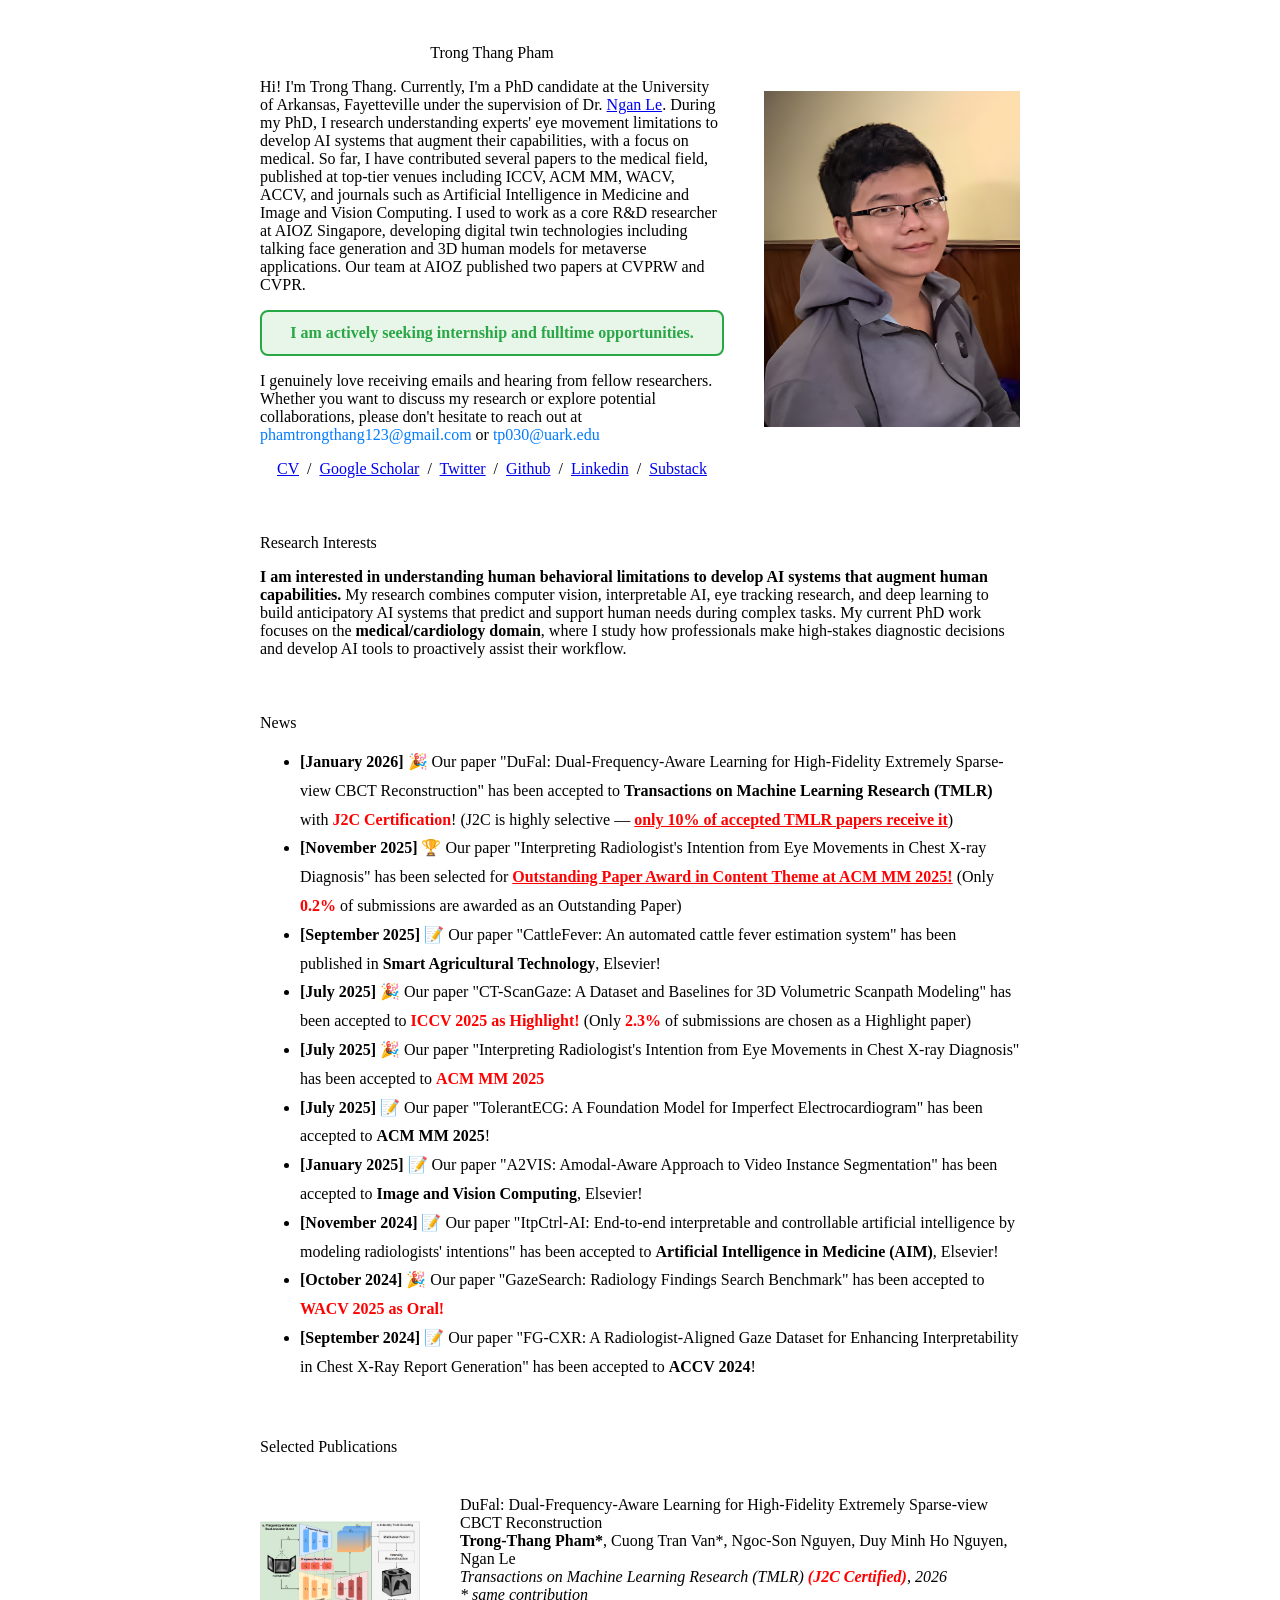
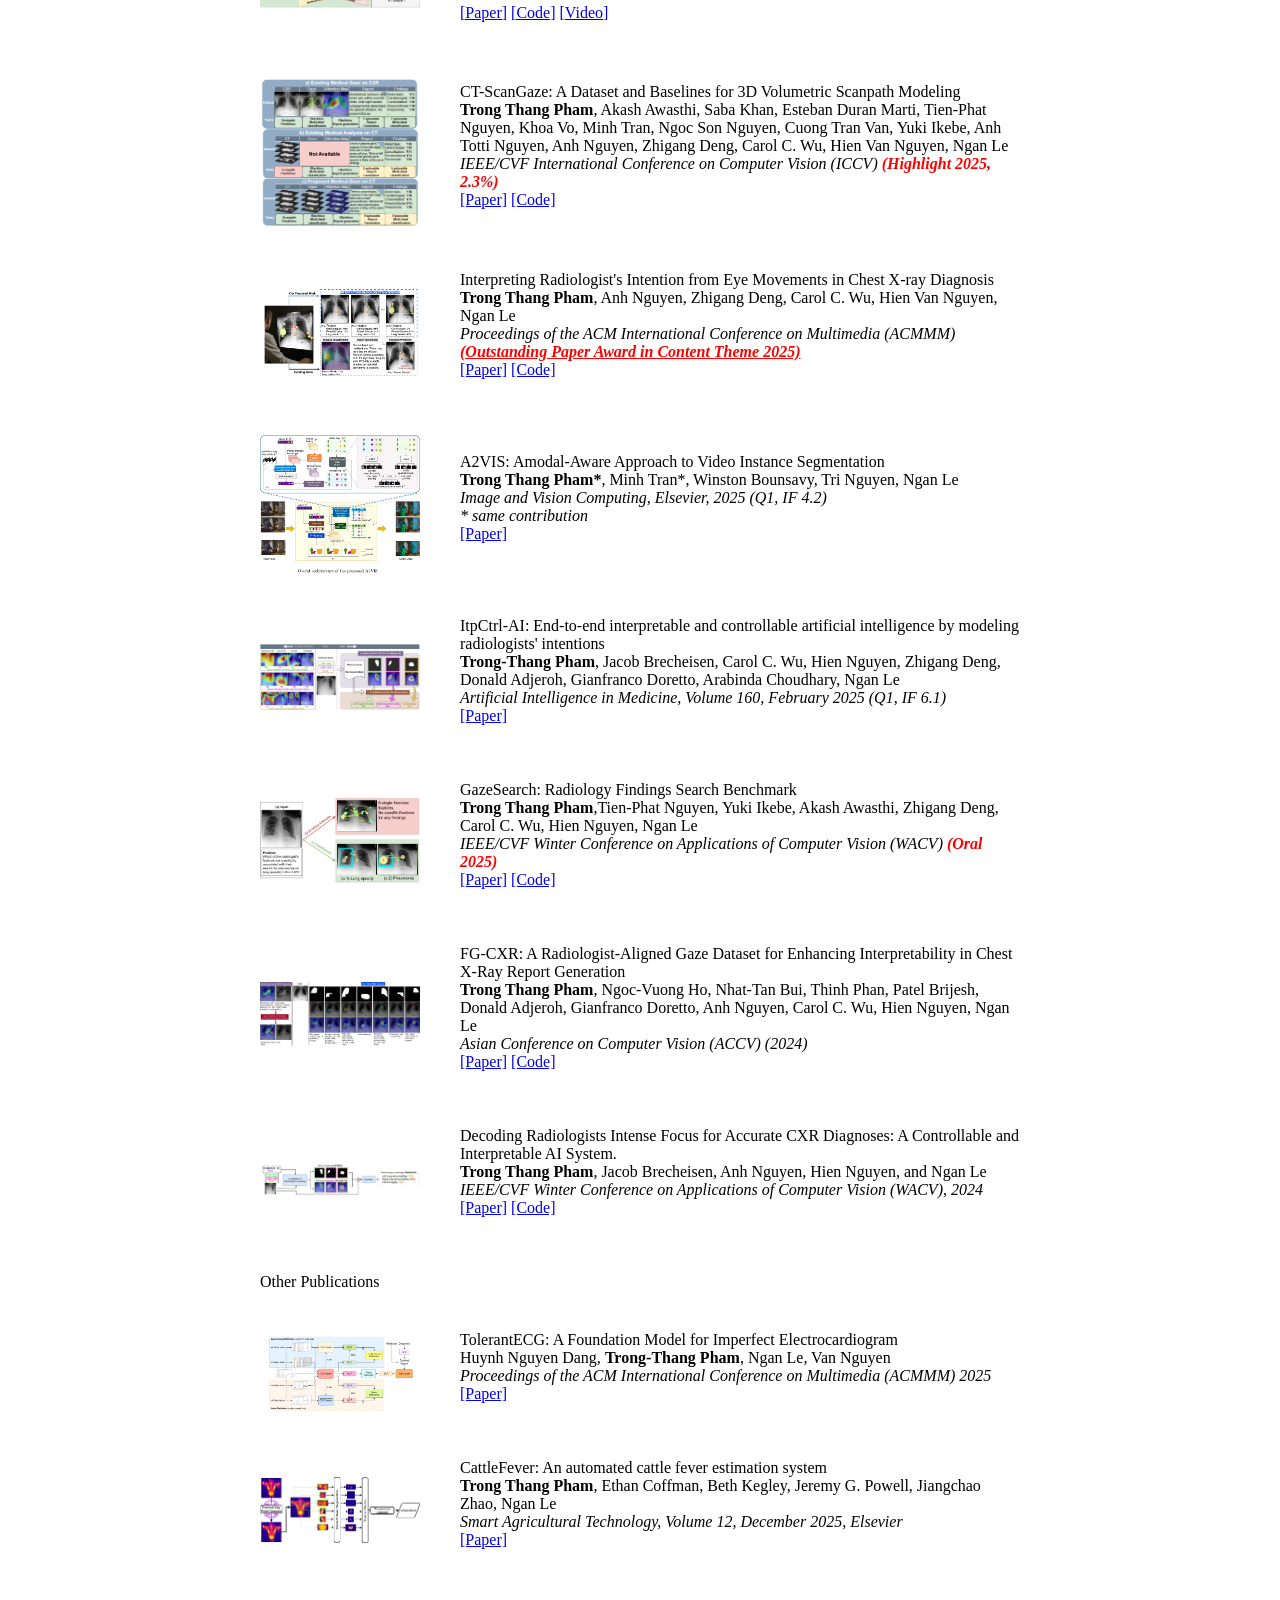
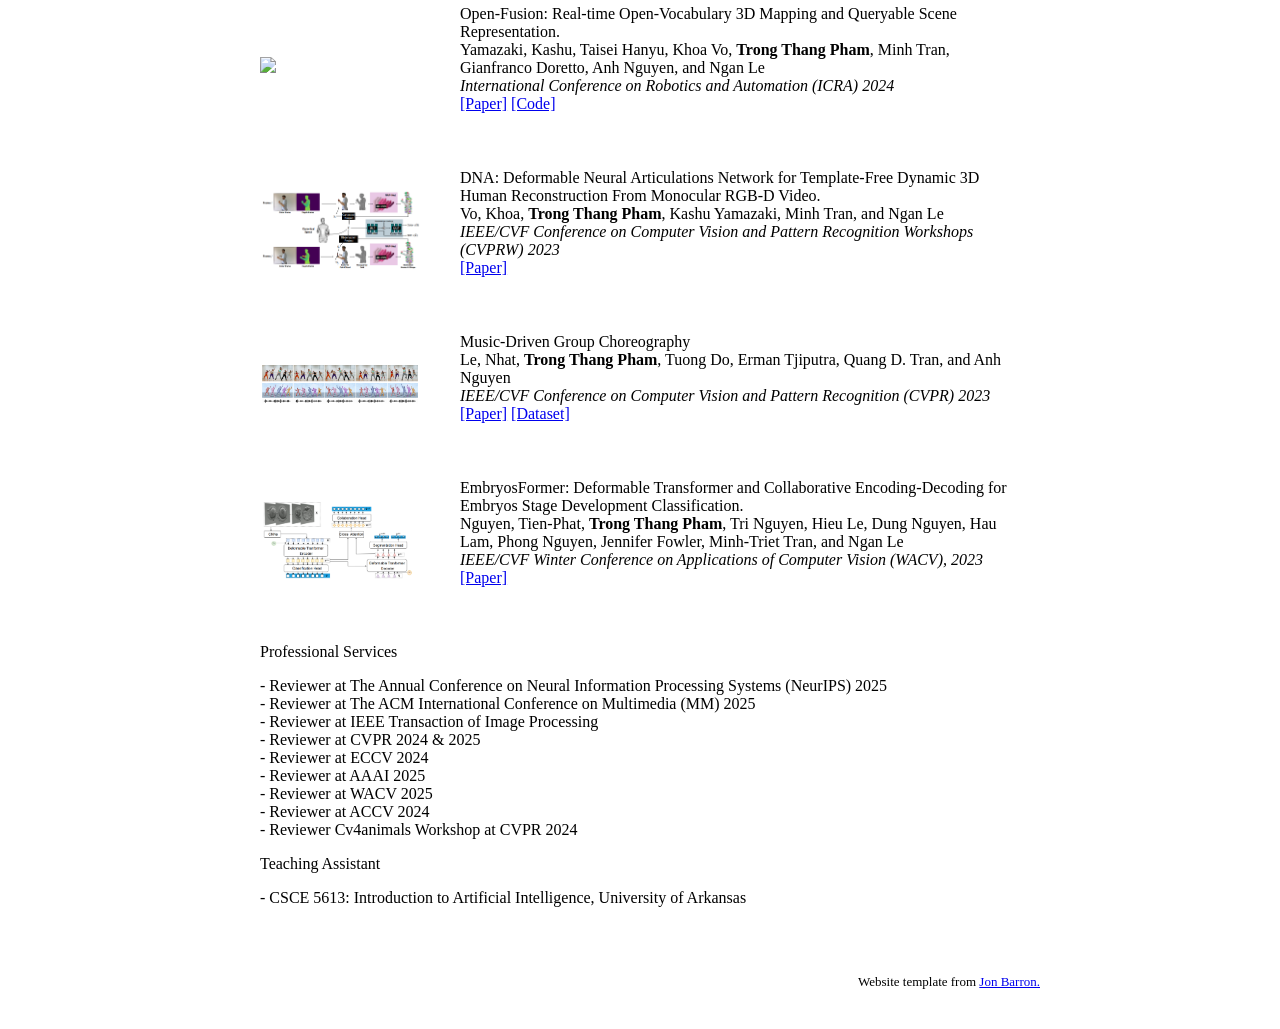
==== commit d27fce9d: "a" ====
--- a/index.html
+++ b/index.html
@@ -98,7 +98,7 @@
                 <td style="padding:20px;width:100%;vertical-align:middle">
                   <heading>News</heading>
                   <ul style="line-height:1.8;">
-                    <li> <strong>[January 2026]</strong> 🎉 Our paper "DuFal: Dual-Frequency-Aware Learning for High-Fidelity Extremely Sparse-view CBCT Reconstruction" has been accepted to <strong>Transactions on Machine Learning Research (TMLR)</strong> with <span style="color: red; font-weight: bold;">J2C Certification</span>!</li>
+                    <li> <strong>[January 2026]</strong> 🎉 Our paper "DuFal: Dual-Frequency-Aware Learning for High-Fidelity Extremely Sparse-view CBCT Reconstruction" has been accepted to <strong>Transactions on Machine Learning Research (TMLR)</strong> with <span style="color: red; font-weight: bold;">J2C Certification</span>! (J2C is highly selective — <a href="https://x.com/hugo_larochelle/status/1980743208155189590" style="color: red; font-weight: bold;">only 10% of accepted TMLR papers receive it</a>)</li>
                     <li> <strong>[November 2025]</strong> 🏆 Our paper "Interpreting Radiologist's Intention from Eye Movements in Chest X-ray Diagnosis" has been selected for <a href="https://acmmm2025.org/awards/" style="color: red; font-weight: bold;">Outstanding Paper Award in Content Theme at ACM MM 2025!</a> (Only <span style="color: red; font-weight: bold;">0.2%</span> of submissions are awarded as an Outstanding Paper)</li>
                     <li> <strong>[September 2025]</strong> 📝 Our paper "CattleFever: An automated cattle fever estimation system" has been published in <strong>Smart Agricultural Technology</strong>, Elsevier!</li>
                     <li> <strong>[July 2025]</strong> 🎉 Our paper "CT-ScanGaze: A Dataset and Baselines for 3D Volumetric Scanpath Modeling" has been accepted to <span style="color: red; font-weight: bold;">ICCV 2025 as Highlight!</span> (Only <span style="color: red; font-weight: bold;">2.3%</span> of submissions are chosen as a Highlight paper)</li>
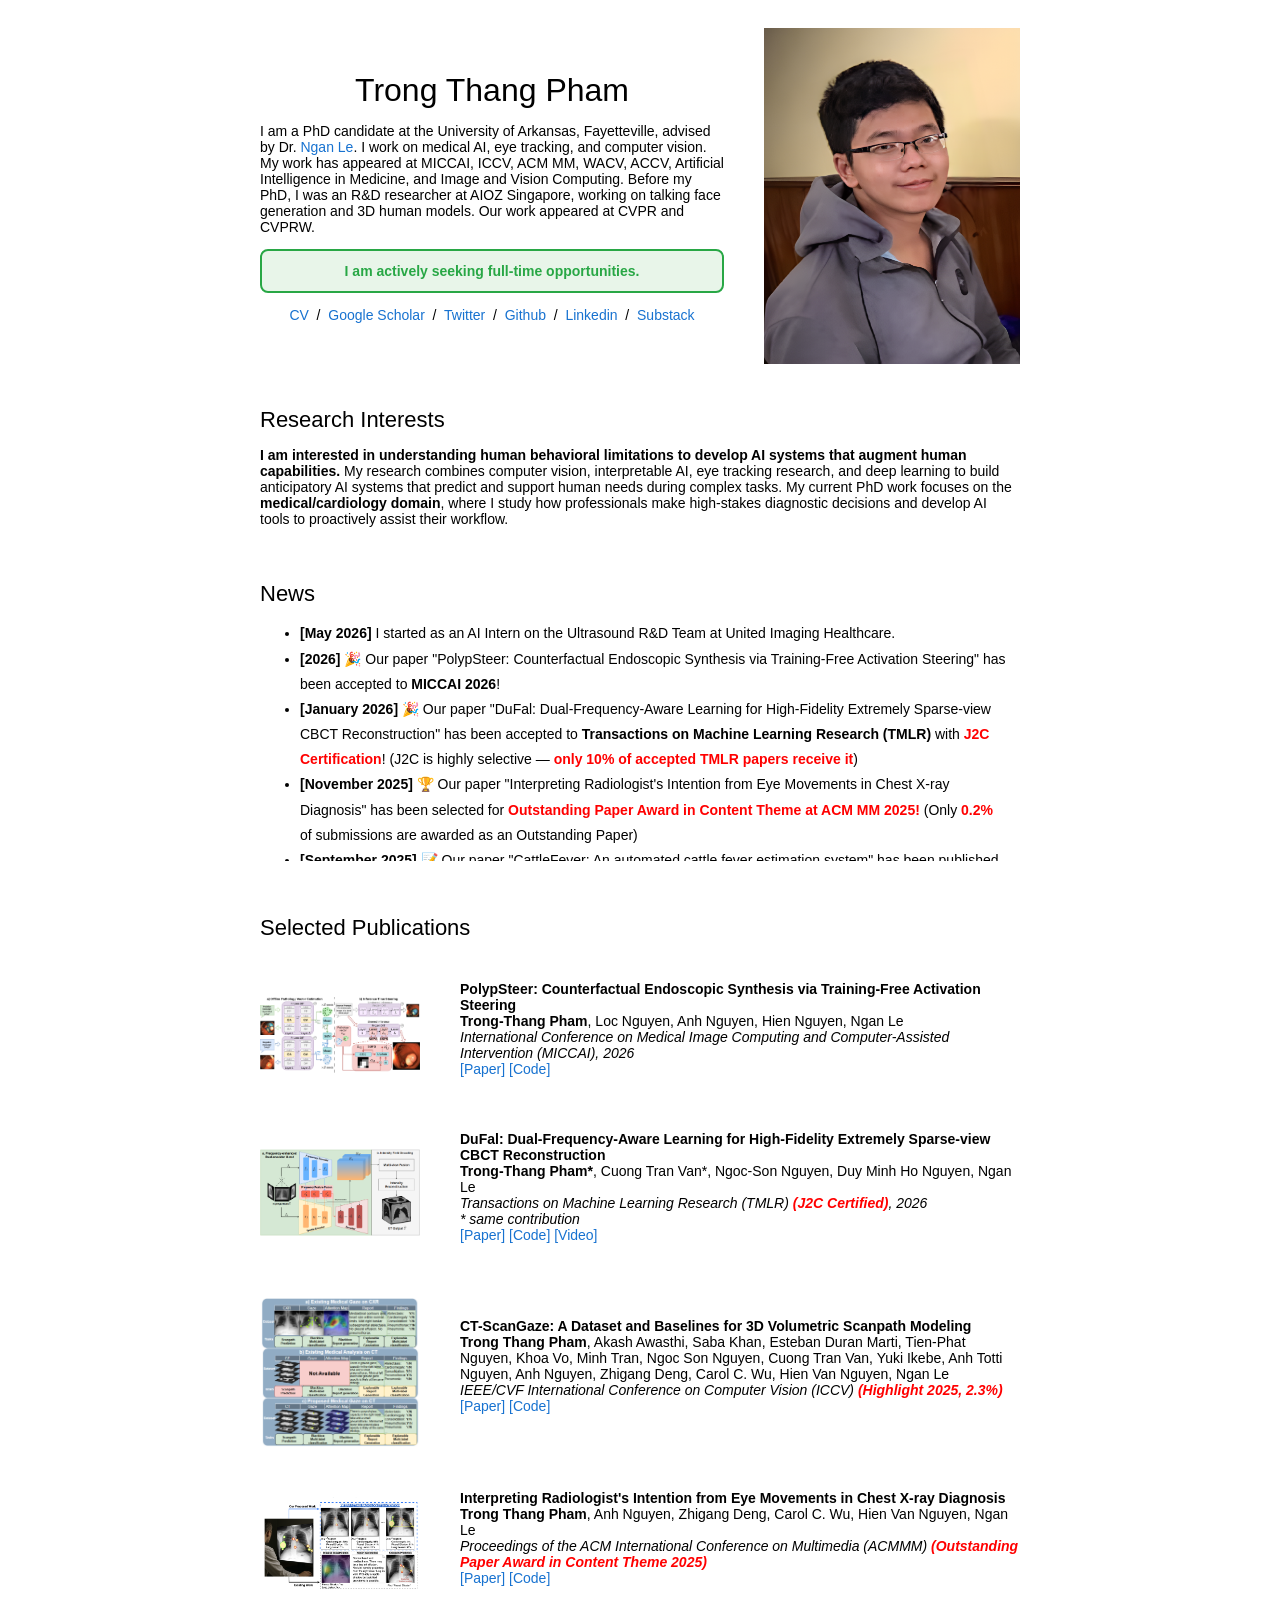
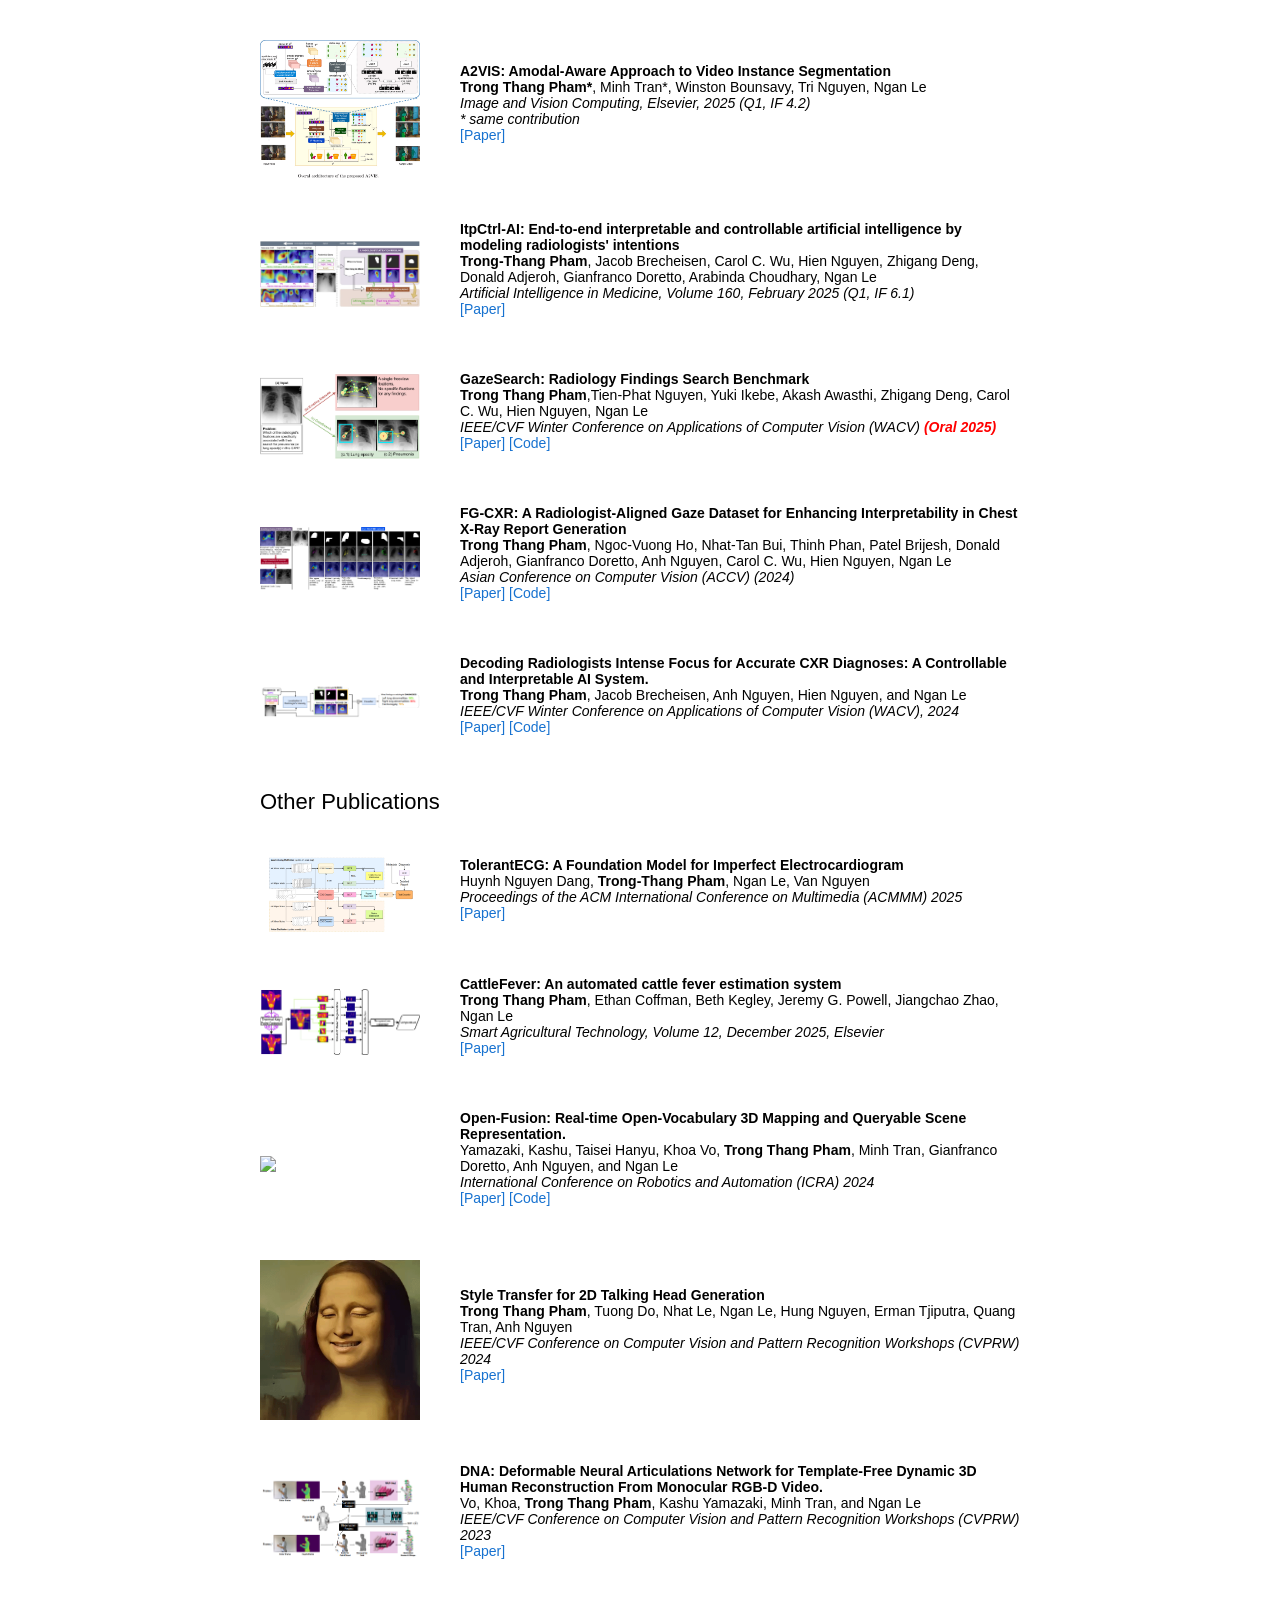
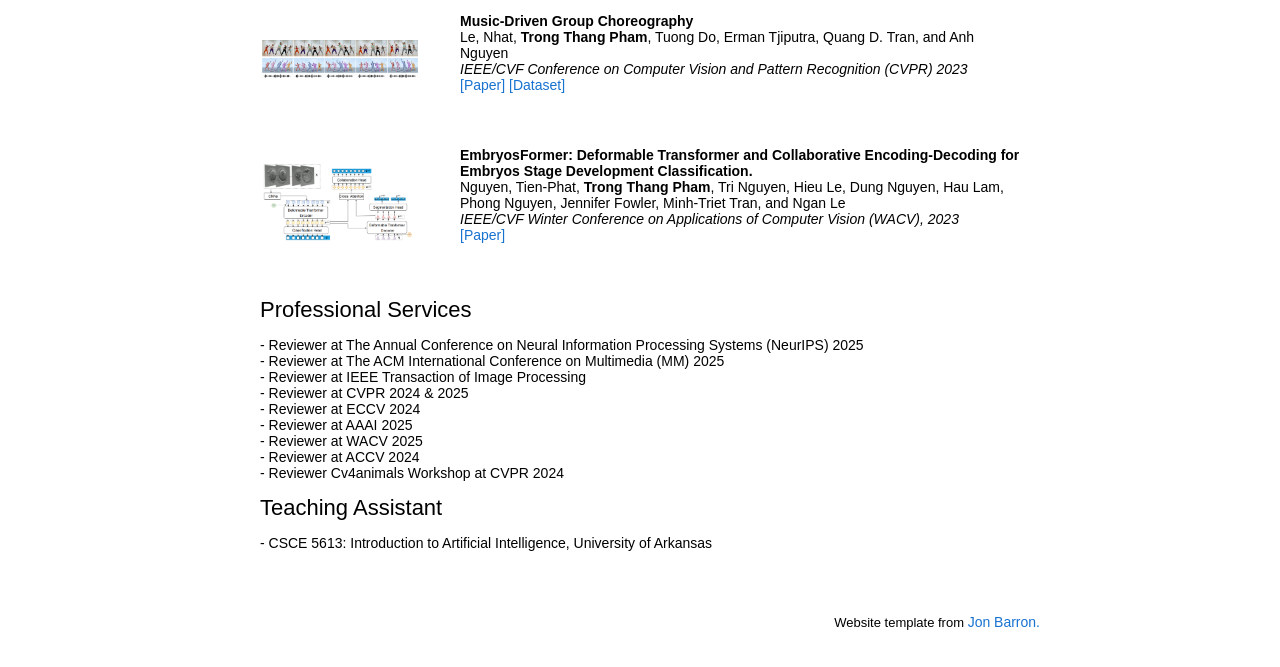
==== commit dbf4d37b: "update website content" ====
--- a/index.html
+++ b/index.html
@@ -29,15 +29,15 @@
                     <name>Trong Thang Pham</name>
                   </p>
                   <p>
-                    Hi! I'm Trong Thang. Currently, I'm a PhD candidate at the University of Arkansas, Fayetteville
-                    under the supervision of Dr. <a  href="https://scholar.google.com/citations?user=8ck0k_UAAAAJ&hl=en">Ngan Le</a>. During my PhD, I research understanding experts' eye movement limitations to develop AI systems that augment their capabilities, with a focus on medical. So far, I have contributed several papers to the medical field, published at top-tier venues including ICCV, ACM MM, WACV, ACCV, and journals such as Artificial Intelligence in Medicine and Image and Vision Computing.
+                    I am a PhD candidate at the University of Arkansas, Fayetteville, advised by Dr. <a  href="https://scholar.google.com/citations?user=8ck0k_UAAAAJ&hl=en">Ngan Le</a>.
+                    I work on medical AI, eye tracking, and computer vision. My work has appeared at MICCAI, ICCV, ACM MM, WACV, ACCV, Artificial Intelligence in Medicine, and Image and Vision Computing.
                     <!-- I got my bachelor's degree in Computer Science at University of Science, VNU-HCM, Vietnam.  -->
                     <!-- and studying a master's degree in Artificial Intelligence at John von Neumann Institute, VNU-HCM.  -->
-                    I used to work as a core R&D researcher at AIOZ Singapore, developing digital twin technologies including talking face generation and 3D human models for metaverse applications. Our team at AIOZ published two papers at CVPRW and CVPR.
+                    Before my PhD, I was an R&D researcher at AIOZ Singapore, working on talking face generation and 3D human models. Our work appeared at CVPR and CVPRW.
                     <!-- In summary, I have a strong publications in many top conferences, i.e. CVPR, ICCV, ACM MM, WACV, and ICRA, and journals, i.e. Image and Vision Computing and Artificial Intelligence in Medicine at Elsevier. -->
                   </p>
                   <p style="padding: 12px 20px; background-color: #e8f5e9; border: 2px solid #28a745; border-radius: 8px; text-align: center;">
-                    <strong style="color: #28a745;">I am actively seeking internship and fulltime opportunities.</strong>
+                    <strong style="color: #28a745;">I am actively seeking full-time opportunities.</strong>
                   </p>
                   <!-- <p> -->
                     <!-- Email: <br> -->
@@ -45,10 +45,6 @@
                     <!-- - John von Neumann Institute: <a href="mailto:thang.pham2021@ict.jvn.edu.vn">thang.pham2021@ict.jvn.edu.vn</a><br> -->
                     <!-- - University of Arkansas: <a href="mailto:tp030@uark.edu">tp030@uark.edu</a><br> -->
                   <!-- </p> -->
-                  
-                  I genuinely love receiving emails and hearing from fellow researchers. Whether you want to discuss my research or explore potential collaborations, please don't hesitate to reach out at 
-                  <a href="mailto:phamtrongthang123@gmail.com" style="color: #007bff; text-decoration: none;">phamtrongthang123@gmail.com</a> or 
-                  <a href="mailto:tp030@uark.edu" style="color: #007bff; text-decoration: none;">tp030@uark.edu</a>
                   <p style="text-align:center">
 
                     <a
@@ -97,7 +93,9 @@
               <tr>
                 <td style="padding:20px;width:100%;vertical-align:middle">
                   <heading>News</heading>
-                  <ul style="line-height:1.8;">
+                  <ul class="news-list">
+                    <li> <strong>[May 2026]</strong> I started as an AI Intern on the Ultrasound R&D Team at United Imaging Healthcare.</li>
+                    <li> <strong>[2026]</strong> 🎉 Our paper "PolypSteer: Counterfactual Endoscopic Synthesis via Training-Free Activation Steering" has been accepted to <strong>MICCAI 2026</strong>!</li>
                     <li> <strong>[January 2026]</strong> 🎉 Our paper "DuFal: Dual-Frequency-Aware Learning for High-Fidelity Extremely Sparse-view CBCT Reconstruction" has been accepted to <strong>Transactions on Machine Learning Research (TMLR)</strong> with <span style="color: red; font-weight: bold;">J2C Certification</span>! (J2C is highly selective — <a href="https://x.com/hugo_larochelle/status/1980743208155189590" style="color: red; font-weight: bold;">only 10% of accepted TMLR papers receive it</a>)</li>
                     <li> <strong>[November 2025]</strong> 🏆 Our paper "Interpreting Radiologist's Intention from Eye Movements in Chest X-ray Diagnosis" has been selected for <a href="https://acmmm2025.org/awards/" style="color: red; font-weight: bold;">Outstanding Paper Award in Content Theme at ACM MM 2025!</a> (Only <span style="color: red; font-weight: bold;">0.2%</span> of submissions are awarded as an Outstanding Paper)</li>
                     <li> <strong>[September 2025]</strong> 📝 Our paper "CattleFever: An automated cattle fever estimation system" has been published in <strong>Smart Agricultural Technology</strong>, Elsevier!</li>
@@ -129,6 +127,21 @@
             <tbody>
               <tr>
                 <td style="padding:20px;width:25%;vertical-align:middle">
+                  <img src='images/papers/polypsteer2026.png' width="160">
+                </td>
+                <td style="padding:20px;width:75%;vertical-align:middle">
+                  <papertitle>PolypSteer: Counterfactual Endoscopic Synthesis via Training-Free Activation Steering</papertitle>
+                  <br>
+                  <strong>Trong-Thang Pham</strong>, Loc Nguyen, Anh Nguyen, Hien Nguyen, Ngan Le
+                  <br>
+                  <em>International Conference on Medical Image Computing and Computer-Assisted Intervention (MICCAI), 2026</em>
+                  <br>
+                  <a href="https://arxiv.org/abs/2603.07066">[Paper]</a> <a href="https://github.com/UARK-AICV/PolypSteer">[Code]</a>
+                  <p></p>
+                </td>
+              </tr>
+              <tr>
+                <td style="padding:20px;width:25%;vertical-align:middle">
                   <img src='images/papers/dufall_tmlr2026.png' width="160">
                 </td>
                 <td style="padding:20px;width:75%;vertical-align:middle">
@@ -320,6 +333,21 @@
                   <em>International Conference on Robotics and Automation (ICRA) 2024</em>
                   <br>
                   <a href="https://arxiv.org/pdf/2310.03923.pdf">[Paper]</a> <a href="https://github.com/UARK-AICV/OpenFusion">[Code]</a>
+                  <p></p>
+                </td>
+              </tr>
+              <tr>
+                <td style="padding:20px;width:25%;vertical-align:middle">
+                  <img src='images/papers/cvprw2024_talking.png' width="160">
+                </td>
+                <td style="padding:20px;width:75%;vertical-align:middle">
+                  <papertitle>Style Transfer for 2D Talking Head Generation</papertitle>
+                  <br>
+                  <strong>Trong Thang Pham</strong>, Tuong Do, Nhat Le, Ngan Le, Hung Nguyen, Erman Tjiputra, Quang Tran, Anh Nguyen
+                  <br>
+                  <em>IEEE/CVF Conference on Computer Vision and Pattern Recognition Workshops (CVPRW) 2024</em>
+                  <br>
+                  <a href="https://openaccess.thecvf.com/content/CVPR2024W/GCV/html/Pham_Style_Transfer_for_2D_Talking_Head_Generation_CVPRW_2024_paper.html">[Paper]</a>
                   <p></p>
                 </td>
               </tr>
@@ -507,4 +535,4 @@
 
 </body>
 
-</html>+</html>
--- a/stylesheet.css
+++ b/stylesheet.css
@@ -0,0 +1,138 @@
+/* latin-ext */
+@font-face {
+  font-family: 'Lato';
+  font-style: italic;
+  font-weight: 400;
+  src: local('Lato Italic'), local('Lato-Italic'), url(https://fonts.gstatic.com/s/lato/v15/S6u8w4BMUTPHjxsAUi-qNiXg7eU0.woff2) format('woff2');
+  unicode-range: U+0100-024F, U+0259, U+1E00-1EFF, U+2020, U+20A0-20AB, U+20AD-20CF, U+2113, U+2C60-2C7F, U+A720-A7FF;
+}
+/* latin */
+@font-face {
+  font-family: 'Lato';
+  font-style: italic;
+  font-weight: 400;
+  src: local('Lato Italic'), local('Lato-Italic'), url(https://fonts.gstatic.com/s/lato/v15/S6u8w4BMUTPHjxsAXC-qNiXg7Q.woff2) format('woff2');
+  unicode-range: U+0000-00FF, U+0131, U+0152-0153, U+02BB-02BC, U+02C6, U+02DA, U+02DC, U+2000-206F, U+2074, U+20AC, U+2122, U+2191, U+2193, U+2212, U+2215, U+FEFF, U+FFFD;
+}
+/* latin-ext */
+@font-face {
+  font-family: 'Lato';
+  font-style: italic;
+  font-weight: 700;
+  src: local('Lato Bold Italic'), local('Lato-BoldItalic'), url(https://fonts.gstatic.com/s/lato/v15/S6u_w4BMUTPHjxsI5wq_FQftx9897sxZ.woff2) format('woff2');
+  unicode-range: U+0100-024F, U+0259, U+1E00-1EFF, U+2020, U+20A0-20AB, U+20AD-20CF, U+2113, U+2C60-2C7F, U+A720-A7FF;
+}
+/* latin */
+@font-face {
+  font-family: 'Lato';
+  font-style: italic;
+  font-weight: 700;
+  src: local('Lato Bold Italic'), local('Lato-BoldItalic'), url(https://fonts.gstatic.com/s/lato/v15/S6u_w4BMUTPHjxsI5wq_Gwftx9897g.woff2) format('woff2');
+  unicode-range: U+0000-00FF, U+0131, U+0152-0153, U+02BB-02BC, U+02C6, U+02DA, U+02DC, U+2000-206F, U+2074, U+20AC, U+2122, U+2191, U+2193, U+2212, U+2215, U+FEFF, U+FFFD;
+}
+/* latin-ext */
+@font-face {
+  font-family: 'Lato';
+  font-style: normal;
+  font-weight: 400;
+  src: local('Lato Regular'), local('Lato-Regular'), url(https://fonts.gstatic.com/s/lato/v15/S6uyw4BMUTPHjxAwXiWtFCfQ7A.woff2) format('woff2');
+  unicode-range: U+0100-024F, U+0259, U+1E00-1EFF, U+2020, U+20A0-20AB, U+20AD-20CF, U+2113, U+2C60-2C7F, U+A720-A7FF;
+}
+/* latin */
+@font-face {
+  font-family: 'Lato';
+  font-style: normal;
+  font-weight: 400;
+  src: local('Lato Regular'), local('Lato-Regular'), url(https://fonts.gstatic.com/s/lato/v15/S6uyw4BMUTPHjx4wXiWtFCc.woff2) format('woff2');
+  unicode-range: U+0000-00FF, U+0131, U+0152-0153, U+02BB-02BC, U+02C6, U+02DA, U+02DC, U+2000-206F, U+2074, U+20AC, U+2122, U+2191, U+2193, U+2212, U+2215, U+FEFF, U+FFFD;
+}
+/* latin-ext */
+@font-face {
+  font-family: 'Lato';
+  font-style: normal;
+  font-weight: 700;
+  src: local('Lato Bold'), local('Lato-Bold'), url(https://fonts.gstatic.com/s/lato/v15/S6u9w4BMUTPHh6UVSwaPGQ3q5d0N7w.woff2) format('woff2');
+  unicode-range: U+0100-024F, U+0259, U+1E00-1EFF, U+2020, U+20A0-20AB, U+20AD-20CF, U+2113, U+2C60-2C7F, U+A720-A7FF;
+}
+/* latin */
+@font-face {
+  font-family: 'Lato';
+  font-style: normal;
+  font-weight: 700;
+  src: local('Lato Bold'), local('Lato-Bold'), url(https://fonts.gstatic.com/s/lato/v15/S6u9w4BMUTPHh6UVSwiPGQ3q5d0.woff2) format('woff2');
+  unicode-range: U+0000-00FF, U+0131, U+0152-0153, U+02BB-02BC, U+02C6, U+02DA, U+02DC, U+2000-206F, U+2074, U+20AC, U+2122, U+2191, U+2193, U+2212, U+2215, U+FEFF, U+FFFD;
+}
+
+a {
+  color: #1772d0;
+  text-decoration: none;
+}
+
+a:focus,
+a:hover {
+  color: #f09228;
+  text-decoration: none;
+}
+
+body,
+td,
+th,
+tr,
+p,
+a {
+  font-family: 'Lato', Verdana, Helvetica, sans-serif;
+  font-size: 14px
+}
+
+strong {
+  font-family: 'Lato', Verdana, Helvetica, sans-serif;
+  font-size: 14px;
+}
+
+heading {
+  font-family: 'Lato', Verdana, Helvetica, sans-serif;
+  font-size: 22px;
+}
+
+papertitle {
+  font-family: 'Lato', Verdana, Helvetica, sans-serif;
+  font-size: 14px;
+  font-weight: 700
+}
+
+name {
+  font-family: 'Lato', Verdana, Helvetica, sans-serif;
+  font-size: 32px;
+}
+
+.one {
+  width: 160px;
+  height: 160px;
+  position: relative;
+}
+
+.two {
+  width: 160px;
+  height: 160px;
+  position: absolute;
+  transition: opacity .2s ease-in-out;
+  -moz-transition: opacity .2s ease-in-out;
+  -webkit-transition: opacity .2s ease-in-out;
+}
+
+.fade {
+  transition: opacity .2s ease-in-out;
+  -moz-transition: opacity .2s ease-in-out;
+  -webkit-transition: opacity .2s ease-in-out;
+}
+
+span.highlight {
+  background-color: #ffffd0;
+}
+
+.news-list {
+  max-height: 240px;
+  overflow-y: auto;
+  line-height: 1.8;
+  padding-right: 12px;
+}
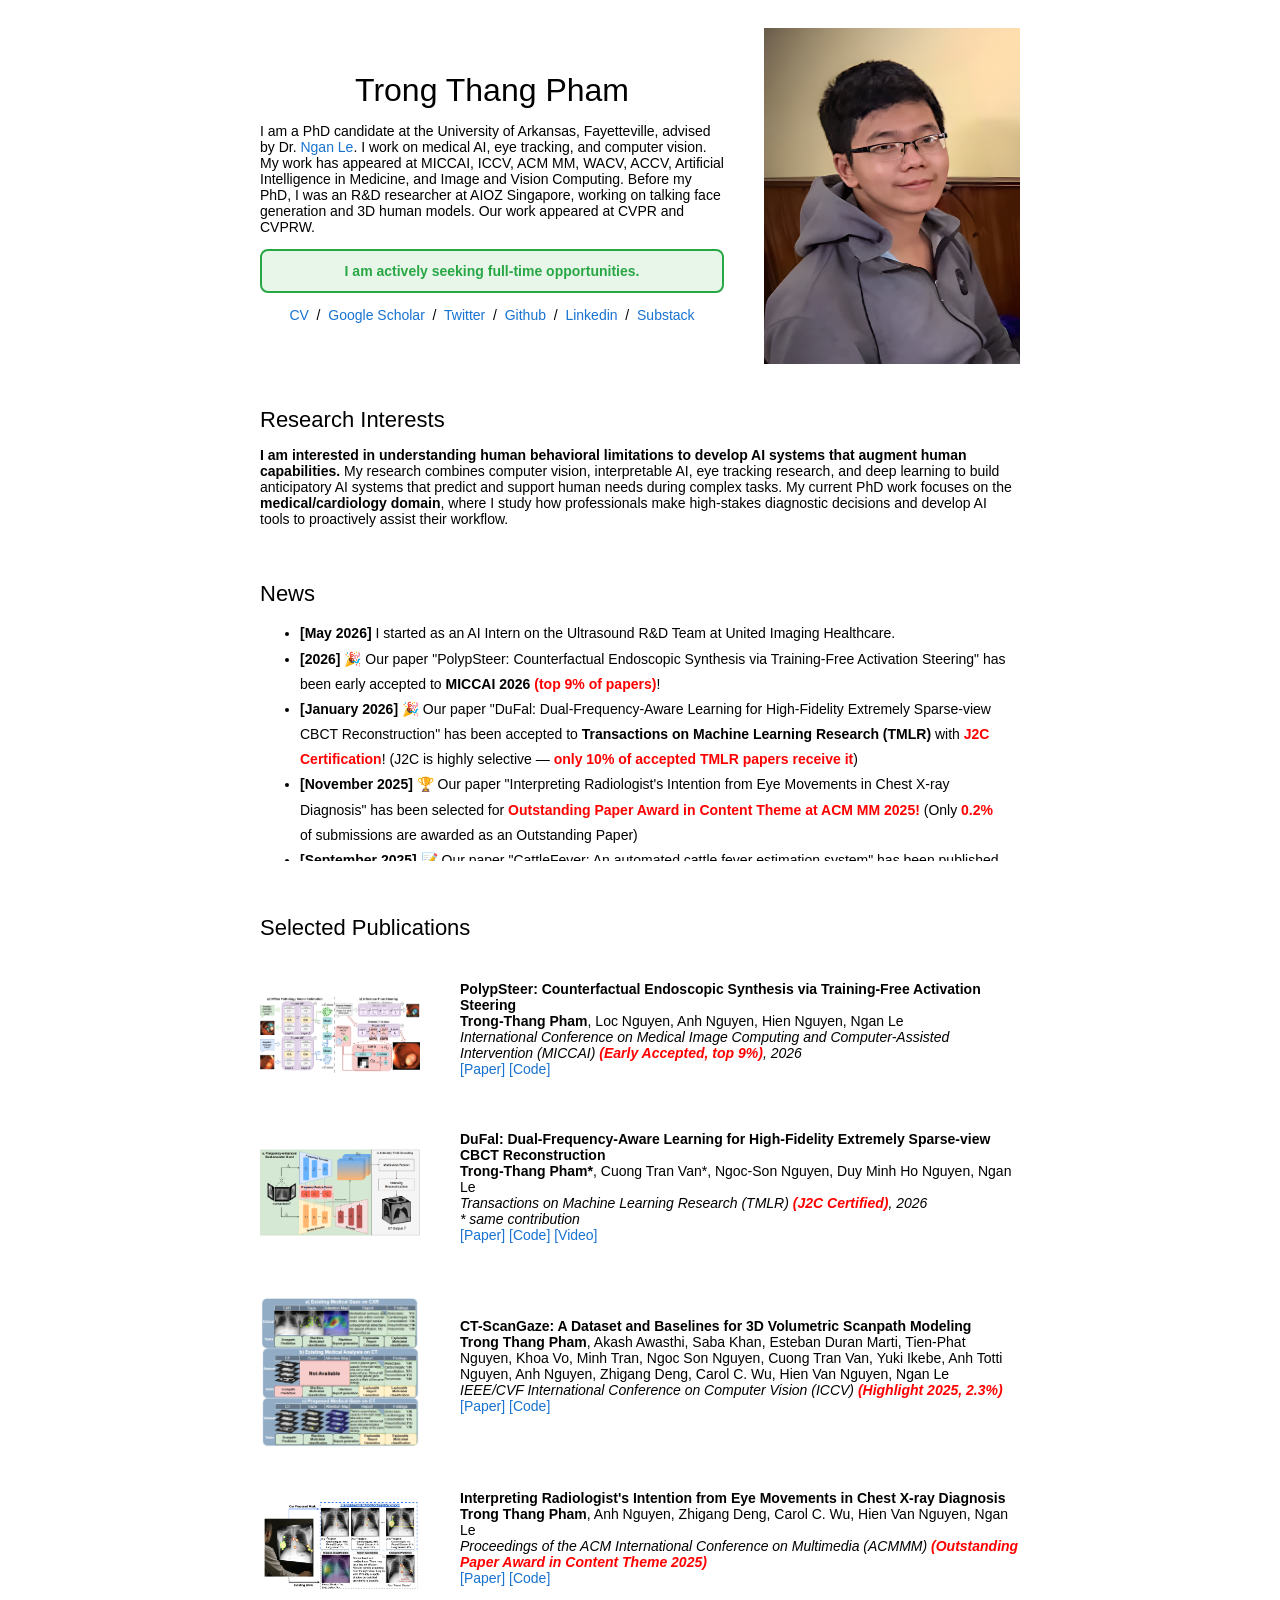
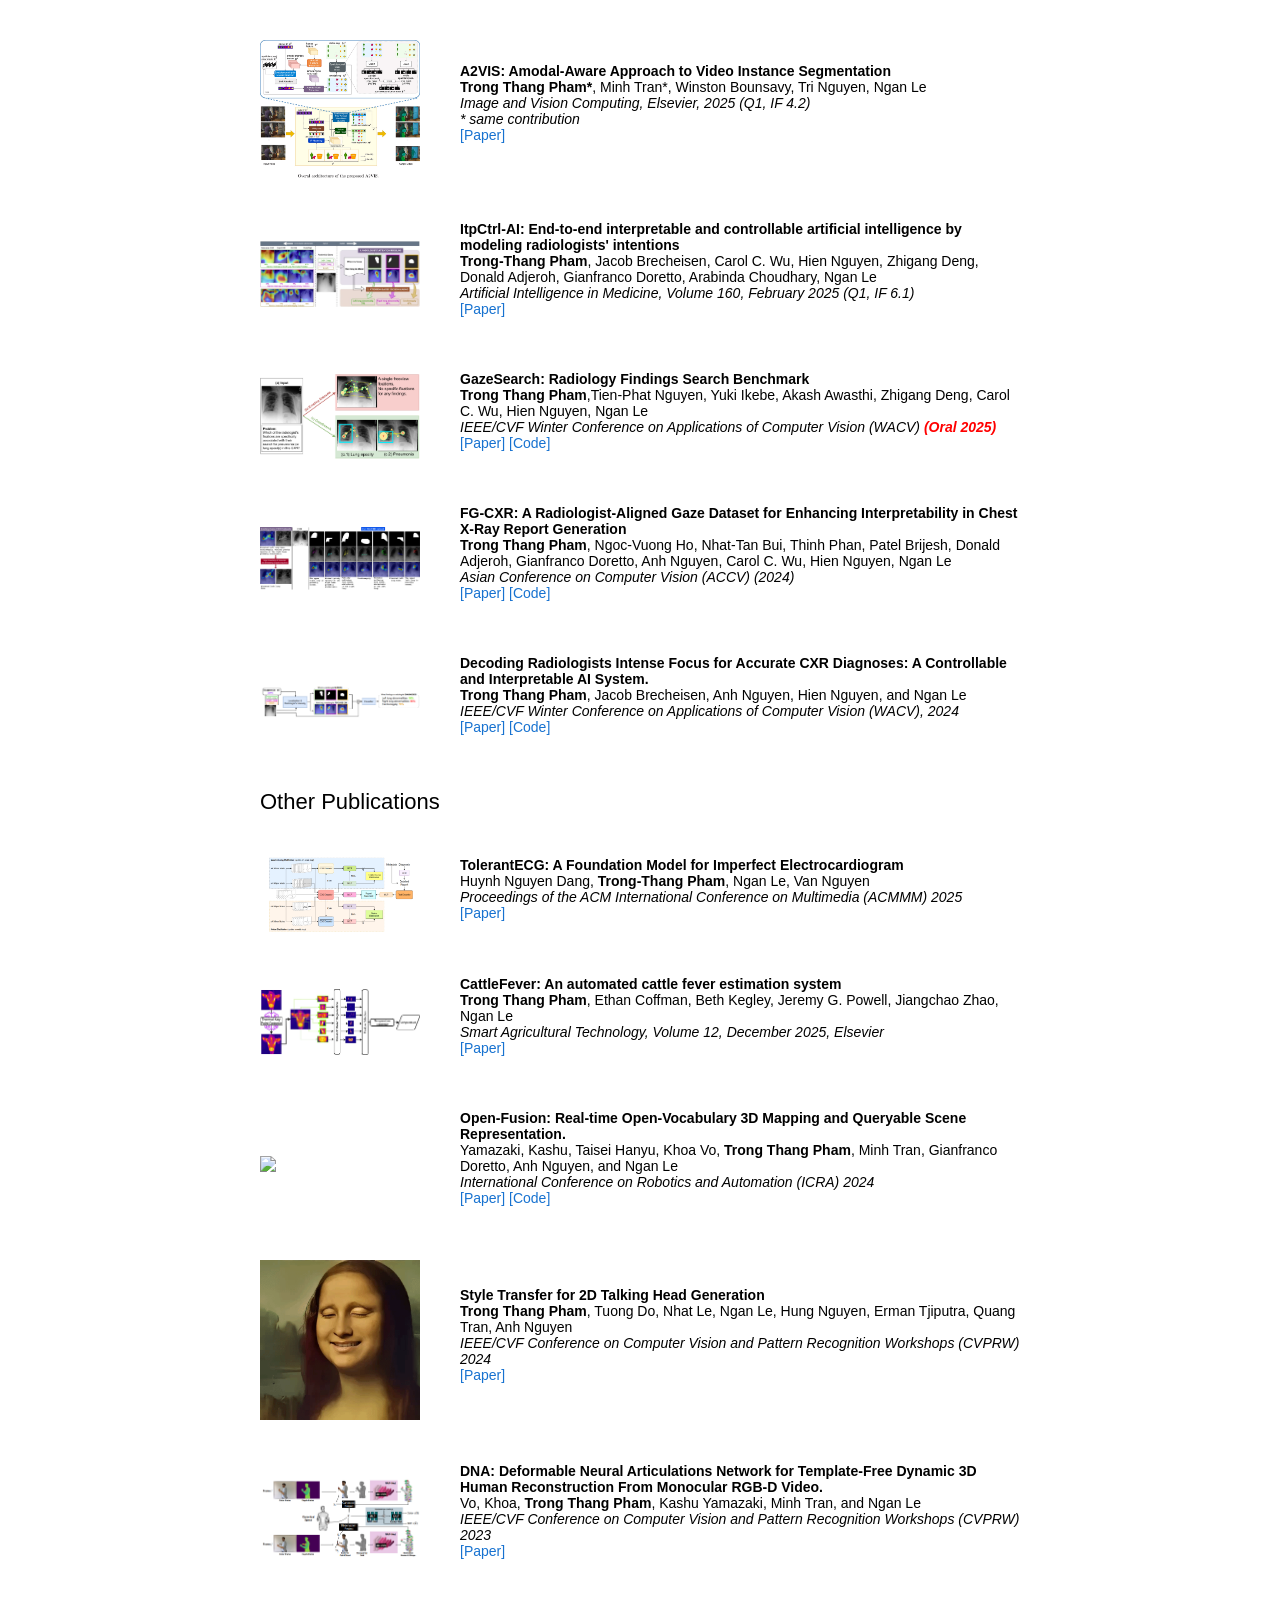
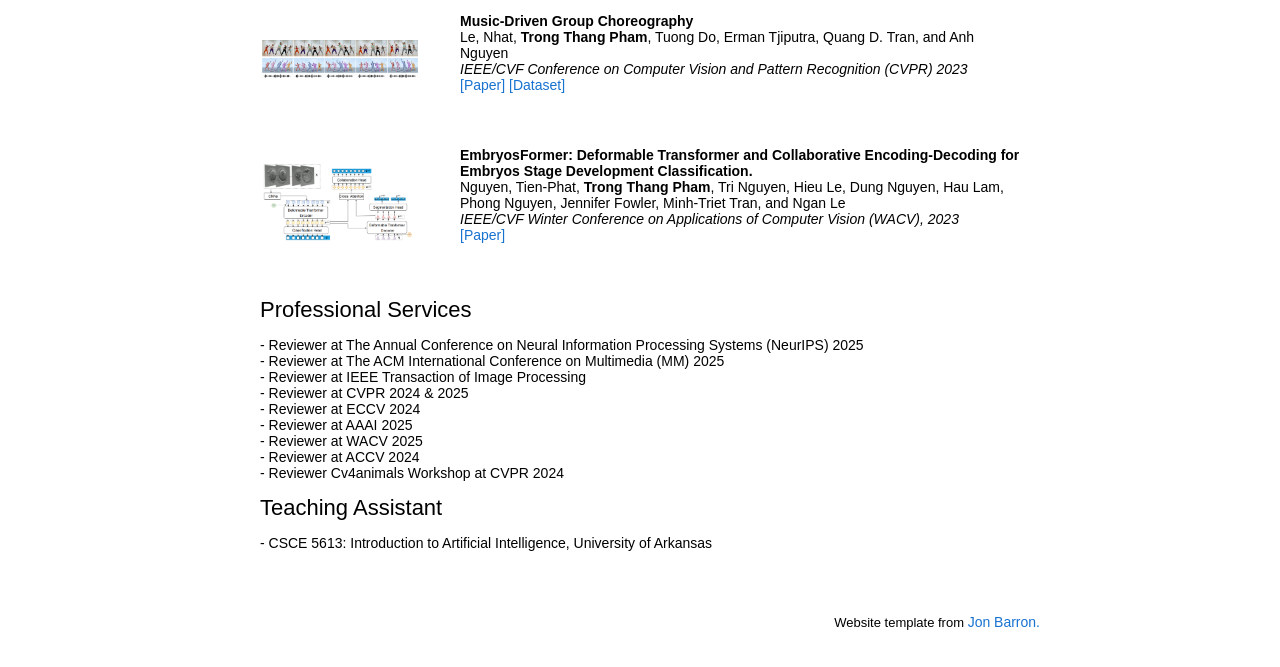
==== commit c29ab9d5: "add description early accepted" ====
--- a/index.html
+++ b/index.html
@@ -95,7 +95,7 @@
                   <heading>News</heading>
                   <ul class="news-list">
                     <li> <strong>[May 2026]</strong> I started as an AI Intern on the Ultrasound R&D Team at United Imaging Healthcare.</li>
-                    <li> <strong>[2026]</strong> 🎉 Our paper "PolypSteer: Counterfactual Endoscopic Synthesis via Training-Free Activation Steering" has been accepted to <strong>MICCAI 2026</strong>!</li>
+                    <li> <strong>[2026]</strong> 🎉 Our paper "PolypSteer: Counterfactual Endoscopic Synthesis via Training-Free Activation Steering" has been early accepted to <strong>MICCAI 2026</strong> <span style="color: red; font-weight: bold;">(top 9% of papers)</span>!</li>
                     <li> <strong>[January 2026]</strong> 🎉 Our paper "DuFal: Dual-Frequency-Aware Learning for High-Fidelity Extremely Sparse-view CBCT Reconstruction" has been accepted to <strong>Transactions on Machine Learning Research (TMLR)</strong> with <span style="color: red; font-weight: bold;">J2C Certification</span>! (J2C is highly selective — <a href="https://x.com/hugo_larochelle/status/1980743208155189590" style="color: red; font-weight: bold;">only 10% of accepted TMLR papers receive it</a>)</li>
                     <li> <strong>[November 2025]</strong> 🏆 Our paper "Interpreting Radiologist's Intention from Eye Movements in Chest X-ray Diagnosis" has been selected for <a href="https://acmmm2025.org/awards/" style="color: red; font-weight: bold;">Outstanding Paper Award in Content Theme at ACM MM 2025!</a> (Only <span style="color: red; font-weight: bold;">0.2%</span> of submissions are awarded as an Outstanding Paper)</li>
                     <li> <strong>[September 2025]</strong> 📝 Our paper "CattleFever: An automated cattle fever estimation system" has been published in <strong>Smart Agricultural Technology</strong>, Elsevier!</li>
@@ -134,7 +134,7 @@
                   <br>
                   <strong>Trong-Thang Pham</strong>, Loc Nguyen, Anh Nguyen, Hien Nguyen, Ngan Le
                   <br>
-                  <em>International Conference on Medical Image Computing and Computer-Assisted Intervention (MICCAI), 2026</em>
+                  <em>International Conference on Medical Image Computing and Computer-Assisted Intervention (MICCAI) <span style="color: red; font-weight: bold;">(Early Accepted, top 9%)</span>, 2026</em>
                   <br>
                   <a href="https://arxiv.org/abs/2603.07066">[Paper]</a> <a href="https://github.com/UARK-AICV/PolypSteer">[Code]</a>
                   <p></p>
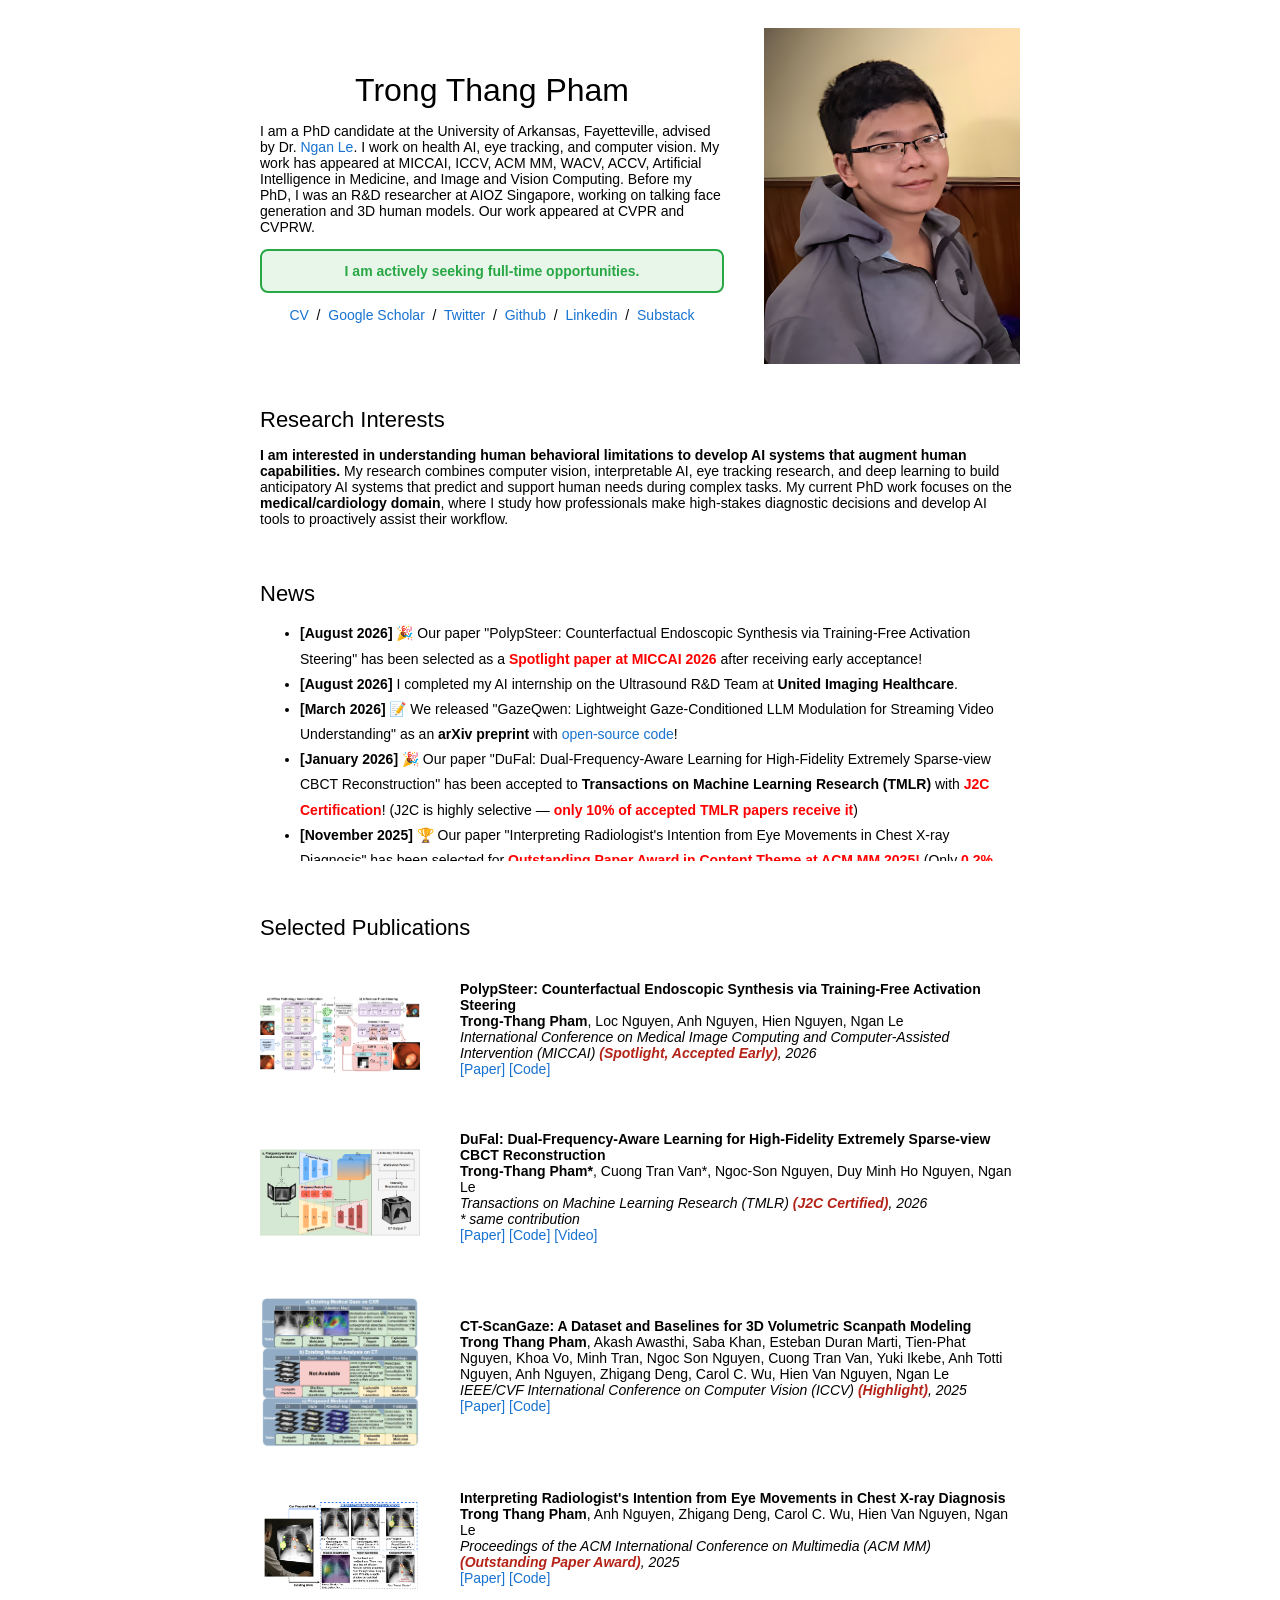
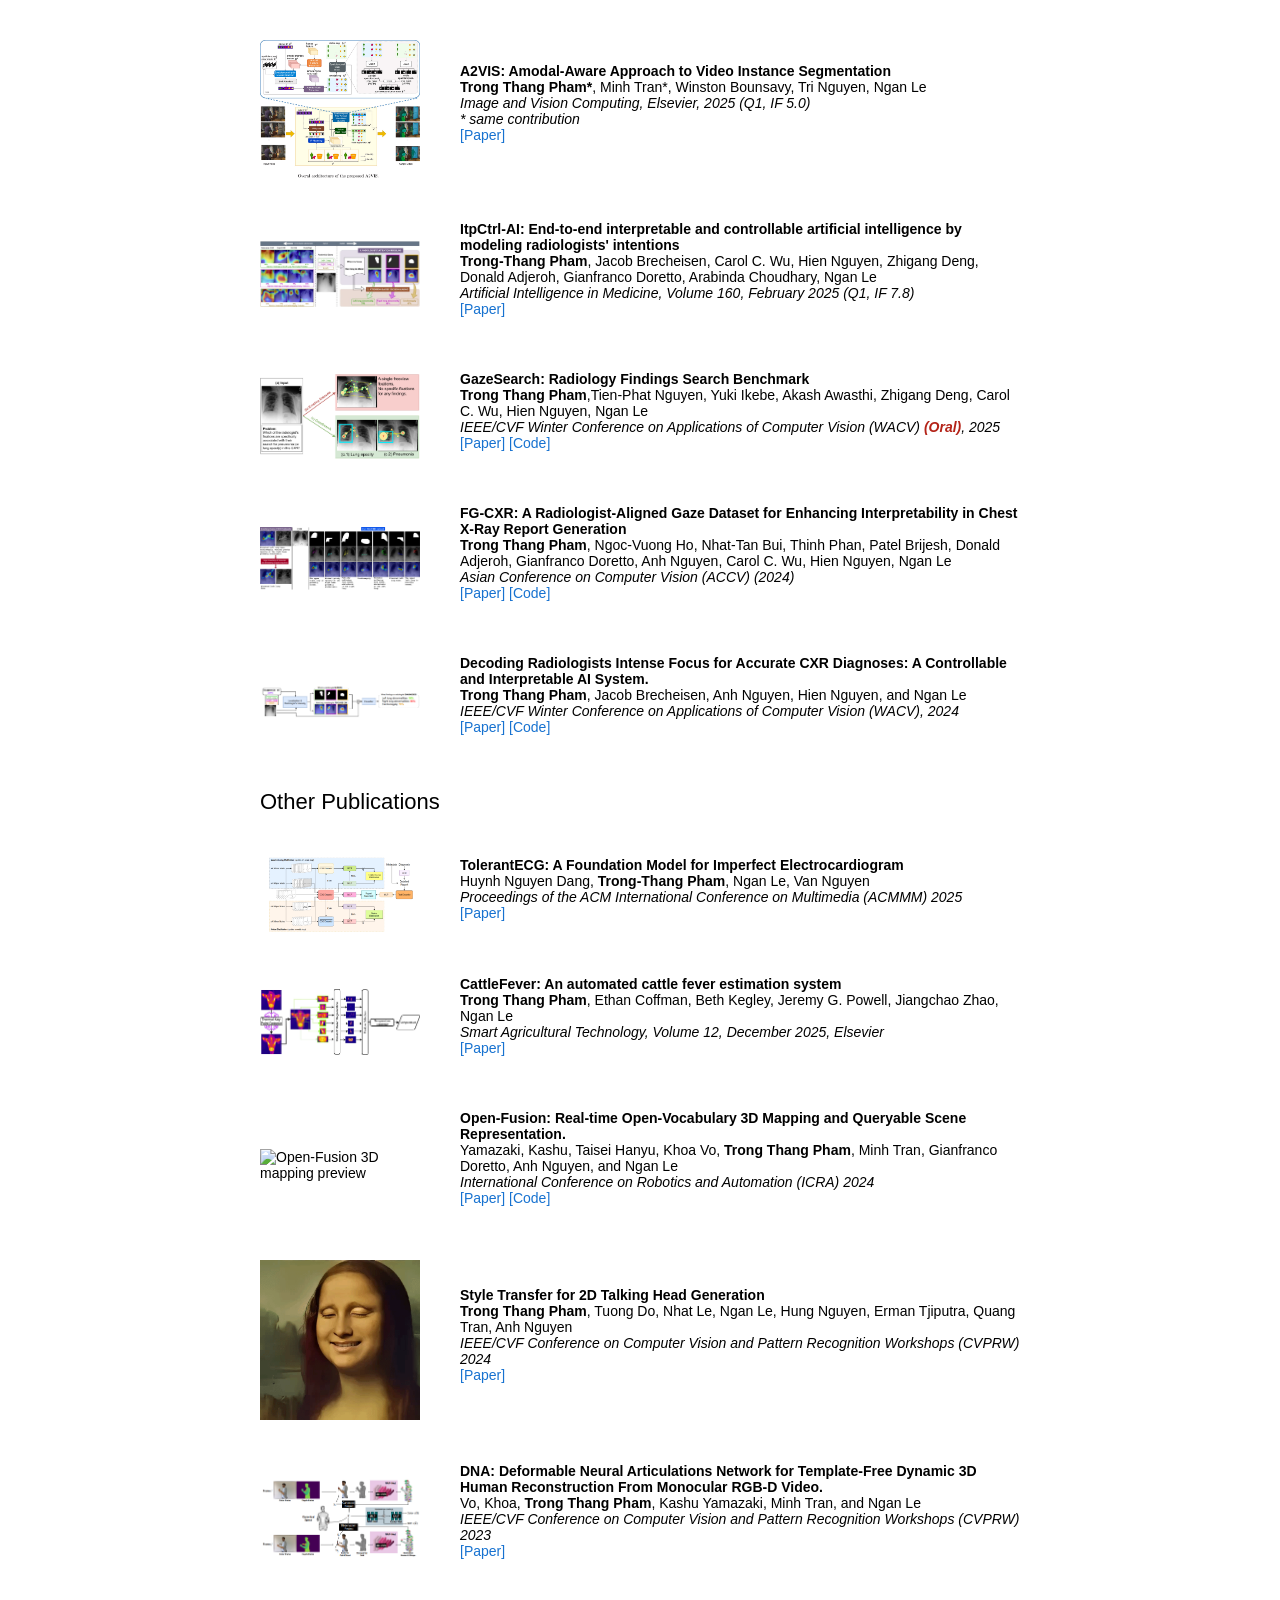
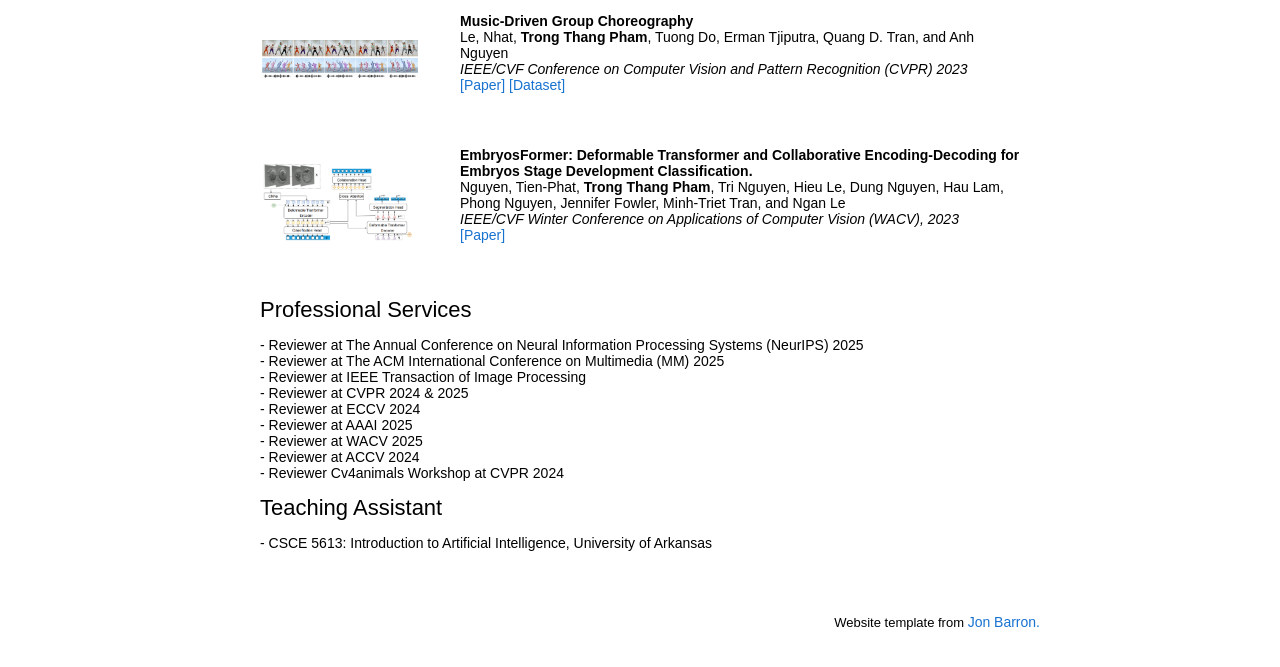
==== commit 5a487008: "Update publications and news" ====
--- a/index.html
+++ b/index.html
@@ -30,7 +30,7 @@
                   </p>
                   <p>
                     I am a PhD candidate at the University of Arkansas, Fayetteville, advised by Dr. <a  href="https://scholar.google.com/citations?user=8ck0k_UAAAAJ&hl=en">Ngan Le</a>.
-                    I work on medical AI, eye tracking, and computer vision. My work has appeared at MICCAI, ICCV, ACM MM, WACV, ACCV, Artificial Intelligence in Medicine, and Image and Vision Computing.
+                    I work on health AI, eye tracking, and computer vision. My work has appeared at MICCAI, ICCV, ACM MM, WACV, ACCV, Artificial Intelligence in Medicine, and Image and Vision Computing.
                     <!-- I got my bachelor's degree in Computer Science at University of Science, VNU-HCM, Vietnam.  -->
                     <!-- and studying a master's degree in Artificial Intelligence at John von Neumann Institute, VNU-HCM.  -->
                     Before my PhD, I was an R&D researcher at AIOZ Singapore, working on talking face generation and 3D human models. Our work appeared at CVPR and CVPRW.
@@ -67,7 +67,7 @@
           <!-- <section style="margin: 2rem 0; padding: 1.5rem; background-color: #f8f9fa; border-radius: 8px; border-left: 4px solid #007bff;">
               <h2 style="color: #333; margin-bottom: 1rem; font-size: 1.4rem;">Standing Invitation: if you want to talk research, I want to talk to you.</h2>
               <p style="line-height: 1.6; color: #555; margin: 0; font-size: 0.9rem;">
-                  I genuinely love receiving emails and hearing from fellow researchers, students, engineers, and anyone interested in computer vision, medical AI, or related fields. Whether you want to discuss my research, share what you're working on, explore potential collaborations, or just chat about interesting ideas in our field, please don't hesitate to reach out at 
+                  I genuinely love receiving emails and hearing from fellow researchers, students, engineers, and anyone interested in computer vision, health AI, or related fields. Whether you want to discuss my research, share what you're working on, explore potential collaborations, or just chat about interesting ideas in our field, please don't hesitate to reach out at
                   <a href="mailto:phamtrongthang123@gmail.com" style="color: #007bff; text-decoration: none;">phamtrongthang123@gmail.com</a> or 
                   <a href="mailto:tp030@uark.edu" style="color: #007bff; text-decoration: none;">tp030@uark.edu</a>. 
                   While I can't promise immediate responses due to research commitments, I read everything and do my best to reply thoughtfully.
@@ -94,8 +94,9 @@
                 <td style="padding:20px;width:100%;vertical-align:middle">
                   <heading>News</heading>
                   <ul class="news-list">
-                    <li> <strong>[May 2026]</strong> I started as an AI Intern on the Ultrasound R&D Team at United Imaging Healthcare.</li>
-                    <li> <strong>[2026]</strong> 🎉 Our paper "PolypSteer: Counterfactual Endoscopic Synthesis via Training-Free Activation Steering" has been early accepted to <strong>MICCAI 2026</strong> <span style="color: red; font-weight: bold;">(top 9% of papers)</span>!</li>
+                    <li> <strong>[August 2026]</strong> 🎉 Our paper "PolypSteer: Counterfactual Endoscopic Synthesis via Training-Free Activation Steering" has been selected as a <span style="color: red; font-weight: bold;">Spotlight paper at MICCAI 2026</span> after receiving early acceptance!</li>
+                    <li> <strong>[August 2026]</strong> I completed my AI internship on the Ultrasound R&D Team at <strong>United Imaging Healthcare</strong>.</li>
+                    <li> <strong>[March 2026]</strong> 📝 We released "GazeQwen: Lightweight Gaze-Conditioned LLM Modulation for Streaming Video Understanding" as an <strong>arXiv preprint</strong> with <a href="https://github.com/phamtrongthang123/gazeqwen">open-source code</a>!</li>
                     <li> <strong>[January 2026]</strong> 🎉 Our paper "DuFal: Dual-Frequency-Aware Learning for High-Fidelity Extremely Sparse-view CBCT Reconstruction" has been accepted to <strong>Transactions on Machine Learning Research (TMLR)</strong> with <span style="color: red; font-weight: bold;">J2C Certification</span>! (J2C is highly selective — <a href="https://x.com/hugo_larochelle/status/1980743208155189590" style="color: red; font-weight: bold;">only 10% of accepted TMLR papers receive it</a>)</li>
                     <li> <strong>[November 2025]</strong> 🏆 Our paper "Interpreting Radiologist's Intention from Eye Movements in Chest X-ray Diagnosis" has been selected for <a href="https://acmmm2025.org/awards/" style="color: red; font-weight: bold;">Outstanding Paper Award in Content Theme at ACM MM 2025!</a> (Only <span style="color: red; font-weight: bold;">0.2%</span> of submissions are awarded as an Outstanding Paper)</li>
                     <li> <strong>[September 2025]</strong> 📝 Our paper "CattleFever: An automated cattle fever estimation system" has been published in <strong>Smart Agricultural Technology</strong>, Elsevier!</li>
@@ -122,19 +123,19 @@
               </tr>
             </tbody>
           </table>
-          <table
-            style="width:100%;border:0px;border-spacing:0px;border-collapse:separate;margin-right:auto;margin-left:auto;">
-            <tbody>
-              <tr>
-                <td style="padding:20px;width:25%;vertical-align:middle">
-                  <img src='images/papers/polypsteer2026.png' width="160">
+          <table class="publication-list"
+            style="width:100%;border:0px;border-spacing:0px;border-collapse:separate;margin-right:auto;margin-left:auto;">
+            <tbody>
+              <tr>
+                <td style="padding:20px;width:25%;vertical-align:middle">
+                  <img src='images/papers/polypsteer2026.png' width="160" alt="PolypSteer project preview">
                 </td>
                 <td style="padding:20px;width:75%;vertical-align:middle">
                   <papertitle>PolypSteer: Counterfactual Endoscopic Synthesis via Training-Free Activation Steering</papertitle>
                   <br>
                   <strong>Trong-Thang Pham</strong>, Loc Nguyen, Anh Nguyen, Hien Nguyen, Ngan Le
                   <br>
-                  <em>International Conference on Medical Image Computing and Computer-Assisted Intervention (MICCAI) <span style="color: red; font-weight: bold;">(Early Accepted, top 9%)</span>, 2026</em>
+                  <em>International Conference on Medical Image Computing and Computer-Assisted Intervention (MICCAI) <span class="distinction">(Spotlight, Accepted Early)</span>, 2026</em>
                   <br>
                   <a href="https://arxiv.org/abs/2603.07066">[Paper]</a> <a href="https://github.com/UARK-AICV/PolypSteer">[Code]</a>
                   <p></p>
@@ -142,14 +143,14 @@
               </tr>
               <tr>
                 <td style="padding:20px;width:25%;vertical-align:middle">
-                  <img src='images/papers/dufall_tmlr2026.png' width="160">
+                  <img src='images/papers/dufall_tmlr2026.png' width="160" alt="DuFal sparse-view CBCT reconstruction preview">
                 </td>
                 <td style="padding:20px;width:75%;vertical-align:middle">
                   <papertitle>DuFal: Dual-Frequency-Aware Learning for High-Fidelity Extremely Sparse-view CBCT Reconstruction</papertitle>
                   <br>
                   <strong>Trong-Thang Pham*</strong>, Cuong Tran Van*, Ngoc-Son Nguyen, Duy Minh Ho Nguyen, Ngan Le
                   <br>
-                  <em>Transactions on Machine Learning Research (TMLR) <span style="color: red; font-weight: bold;">(J2C Certified)</span>, 2026</em>
+                  <em>Transactions on Machine Learning Research (TMLR) <span class="distinction">(J2C Certified)</span>, 2026</em>
                   <br>
                   <em>* same contribution</em>
                   <br>
@@ -159,7 +160,7 @@
               </tr>
               <tr>
                 <td style="padding:20px;width:25%;vertical-align:middle">
-                  <img src='images/papers/iccv2025.png' width="160">
+                  <img src='images/papers/iccv2025.png' width="160" alt="CT-ScanGaze project preview">
                 </td>
                 <td style="padding:20px;width:75%;vertical-align:middle">
                   <papertitle>CT-ScanGaze: A Dataset and Baselines for 3D Volumetric Scanpath Modeling</papertitle>
@@ -167,7 +168,7 @@
                   <strong>Trong Thang Pham</strong>, Akash Awasthi, Saba Khan, Esteban Duran Marti, Tien-Phat Nguyen, Khoa Vo, Minh Tran, Ngoc Son Nguyen, Cuong Tran Van, Yuki Ikebe, Anh Totti Nguyen, Anh Nguyen, Zhigang Deng, Carol C. Wu, Hien Van Nguyen, Ngan Le
                   <br>
                   <em>IEEE/CVF International Conference on Computer Vision (ICCV) <span
-                      style="color: red; font-weight: bold;">(Highlight 2025, 2.3%)</span></em>
+                      class="distinction">(Highlight)</span>, 2025</em>
                   <br>
                   <a href="https://arxiv.org/html/2507.12591v1">[Paper]</a> <a href="https://github.com/UARK-AICV/CTScanGaze">[Code]</a>
                   <p></p>
@@ -175,14 +176,14 @@
               </tr>
               <tr>
                 <td style="padding:20px;width:25%;vertical-align:middle">
-                  <img src='images/papers/acmmm2025_eye.png' width="160">
+                  <img src='images/papers/acmmm2025_eye.png' width="160" alt="Radiologist intention modeling project preview">
                 </td>
                 <td style="padding:20px;width:75%;vertical-align:middle">
                   <papertitle>Interpreting Radiologist's Intention from Eye Movements in Chest X-ray Diagnosis</papertitle>
                   <br>
                   <strong>Trong Thang Pham</strong>, Anh Nguyen, Zhigang Deng, Carol C. Wu, Hien Van Nguyen, Ngan Le
                   <br>
-                  <em>Proceedings of the ACM International Conference on Multimedia (ACMMM) <a href="https://acmmm2025.org/awards/" style="color: red; font-weight: bold;">(Outstanding Paper Award in Content Theme 2025)</a></em>
+                  <em>Proceedings of the ACM International Conference on Multimedia (ACM MM) <a href="https://acmmm2025.org/awards/" class="distinction">(Outstanding Paper Award)</a>, 2025</em>
                   <br>
                   <a href="https://arxiv.org/abs/2507.12461">[Paper]</a> <a href="https://github.com/UARK-AICV/RadGazeIntent">[Code]</a>
                   <p></p>
@@ -191,14 +192,14 @@
 
               <tr>
                 <td style="padding:20px;width:25%;vertical-align:middle">
-                  <img src='images/papers/ivc2025.jpg' width="160">
+                  <img src='images/papers/ivc2025.jpg' width="160" alt="A2VIS amodal video instance segmentation preview">
                 </td>
                 <td style="padding:20px;width:75%;vertical-align:middle">
                   <papertitle>A2VIS: Amodal-Aware Approach to Video Instance Segmentation</papertitle>
                   <br>
                   <strong>Trong Thang Pham*</strong>, Minh Tran*, Winston Bounsavy, Tri Nguyen, Ngan Le
                   <br>
-                  <em>Image and Vision Computing, Elsevier, 2025 (Q1, IF 4.2)</em>
+                  <em>Image and Vision Computing, Elsevier, 2025 (Q1, IF 5.0)</em>
                   <br>
                   <em>* same contribution</em>
                   <br>
@@ -208,14 +209,14 @@
               </tr>
               <tr> 
                 <td style="padding:20px;width:25%;vertical-align:middle">
-                  <img src='images/papers/itpctrl-ai.png' width="160">
+                  <img src='images/papers/itpctrl-ai.png' width="160" alt="ItpCtrl-AI project preview">
                 </td>
                 <td style="padding:20px;width:75%;vertical-align:middle">
                   <papertitle>ItpCtrl-AI: End-to-end interpretable and controllable artificial intelligence by modeling radiologists' intentions</papertitle>
                   <br>
                   <strong>Trong-Thang Pham</strong>, Jacob Brecheisen, Carol C. Wu, Hien Nguyen, Zhigang Deng, Donald Adjeroh, Gianfranco Doretto, Arabinda Choudhary, Ngan Le
                   <br>
-                  <em>Artificial Intelligence in Medicine, Volume 160, February 2025 (Q1, IF 6.1)</em>
+                  <em>Artificial Intelligence in Medicine, Volume 160, February 2025 (Q1, IF 7.8)</em>
                   <br>
                   <a href="https://www.sciencedirect.com/science/article/pii/S0933365724002963">[Paper]</a>
                   <p></p>
@@ -223,7 +224,7 @@
               </tr>
               <tr>
                 <td style="padding:20px;width:25%;vertical-align:middle">
-                  <img src='images/papers/wacv2025.png' width="160">
+                  <img src='images/papers/wacv2025.png' width="160" alt="GazeSearch project preview">
                 </td>
                 <td style="padding:20px;width:75%;vertical-align:middle">
                   <papertitle>GazeSearch: Radiology Findings Search Benchmark</papertitle>
@@ -232,7 +233,7 @@
                   Wu, Hien Nguyen, Ngan Le
                   <br>
                   <em>IEEE/CVF Winter Conference on Applications of Computer Vision (WACV) <span
-                      style="color: red; font-weight: bold;">(Oral 2025)</span></em>
+                      class="distinction">(Oral)</span>, 2025</em>
                   <br>
                   <a href="https://openaccess.thecvf.com/content/WACV2025/papers/Pham_GazeSearch_Radiology_Findings_Search_Benchmark_WACV_2025_paper.pdf">[Paper]</a> <a href="https://github.com/UARK-AICV/GazeSearch">[Code]</a> 
                   <p></p>
@@ -240,7 +241,7 @@
               </tr>
               <tr>
                 <td style="padding:20px;width:25%;vertical-align:middle">
-                  <img src='images/papers/accv2024.png' width="160">
+                  <img src='images/papers/accv2024.png' width="160" alt="FG-CXR gaze dataset preview">
                 </td>
                 <td style="padding:20px;width:75%;vertical-align:middle">
                   <papertitle>FG-CXR: A Radiologist-Aligned Gaze Dataset for Enhancing Interpretability in Chest X-Ray
@@ -257,7 +258,7 @@
               </tr>
               <tr>
                 <td style="padding:20px;width:25%;vertical-align:middle">
-                  <img src='images/papers/wacv2024.png' width="160">
+                  <img src='images/papers/wacv2024.png' width="160" alt="I-AI chest X-ray diagnosis project preview">
                 </td>
                 <td style="padding:20px;width:75%;vertical-align:middle">
                   <papertitle>Decoding Radiologists Intense Focus for Accurate CXR Diagnoses: A Controllable and
@@ -286,12 +287,12 @@
               </tr>
             </tbody>
           </table>
-          <table
-            style="width:100%;border:0px;border-spacing:0px;border-collapse:separate;margin-right:auto;margin-left:auto;">
-            <tbody>
-              <tr>
-                <td style="padding:20px;width:25%;vertical-align:middle">
-                  <img src='images/papers/acmmm2025_ecg.png' width="160">
+          <table class="publication-list"
+            style="width:100%;border:0px;border-spacing:0px;border-collapse:separate;margin-right:auto;margin-left:auto;">
+            <tbody>
+              <tr>
+                <td style="padding:20px;width:25%;vertical-align:middle">
+                  <img src='images/papers/acmmm2025_ecg.png' width="160" alt="TolerantECG foundation model preview">
                 </td>
                 <td style="padding:20px;width:75%;vertical-align:middle">
                   <papertitle>TolerantECG: A Foundation Model for Imperfect Electrocardiogram</papertitle>
@@ -306,7 +307,7 @@
               </tr>
               <tr>
                 <td style="padding:20px;width:25%;vertical-align:middle">
-                  <img src='images/papers/cattlefever.jpg' width="160">
+                  <img src='images/papers/cattlefever.jpg' width="160" alt="CattleFever monitoring system preview">
                 </td>
                 <td style="padding:20px;width:75%;vertical-align:middle">
                   <papertitle>CattleFever: An automated cattle fever estimation system</papertitle>
@@ -321,7 +322,7 @@
               </tr>
               <tr>
                 <td style="padding:20px;width:25%;vertical-align:middle">
-                  <img src='images/papers/icra2024.png' width="160">
+                  <img src='images/papers/icra2024.png' width="160" alt="Open-Fusion 3D mapping preview">
                 </td>
                 <td style="padding:20px;width:75%;vertical-align:middle">
                   <papertitle>Open-Fusion: Real-time Open-Vocabulary 3D Mapping and Queryable Scene Representation.
@@ -338,7 +339,7 @@
               </tr>
               <tr>
                 <td style="padding:20px;width:25%;vertical-align:middle">
-                  <img src='images/papers/cvprw2024_talking.png' width="160">
+                  <img src='images/papers/cvprw2024_talking.png' width="160" alt="Talking-head style transfer preview">
                 </td>
                 <td style="padding:20px;width:75%;vertical-align:middle">
                   <papertitle>Style Transfer for 2D Talking Head Generation</papertitle>
@@ -353,7 +354,7 @@
               </tr>
               <tr>
                 <td style="padding:20px;width:25%;vertical-align:middle">
-                  <img src='images/papers/cvprw2023.png' width="160">
+                  <img src='images/papers/cvprw2023.png' width="160" alt="DNA dynamic human reconstruction preview">
                 </td>
                 <td style="padding:20px;width:75%;vertical-align:middle">
                   <papertitle>DNA: Deformable Neural Articulations Network for Template-Free Dynamic 3D Human
@@ -370,7 +371,7 @@
               </tr>
               <tr>
                 <td style="padding:20px;width:25%;vertical-align:middle">
-                  <img src='images/papers/cvpr2023.png' width="160">
+                  <img src='images/papers/cvpr2023.png' width="160" alt="Music-driven group choreography preview">
                 </td>
                 <td style="padding:20px;width:75%;vertical-align:middle">
                   <papertitle>Music-Driven Group Choreography</papertitle>
@@ -385,7 +386,7 @@
               </tr>
               <tr>
                 <td style="padding:20px;width:25%;vertical-align:middle">
-                  <img src='images/papers/wacv2023.png' width="160">
+                  <img src='images/papers/wacv2023.png' width="160" alt="EmbryosFormer project preview">
                 </td>
                 <td style="padding:20px;width:75%;vertical-align:middle">
                   <papertitle>EmbryosFormer: Deformable Transformer and Collaborative Encoding-Decoding for Embryos
--- a/stylesheet.css
+++ b/stylesheet.css
@@ -130,9 +130,42 @@
   background-color: #ffffd0;
 }
 
+.distinction {
+  color: #b42318;
+  font-weight: 700;
+}
+
 .news-list {
   max-height: 240px;
   overflow-y: auto;
   line-height: 1.8;
   padding-right: 12px;
 }
+
+@media (max-width: 650px) {
+  .publication-list,
+  .publication-list tbody,
+  .publication-list tr,
+  .publication-list td {
+    display: block;
+    box-sizing: border-box;
+    width: 100% !important;
+  }
+
+  .publication-list tr {
+    padding-bottom: 8px;
+    border-bottom: 1px solid #e6eaf0;
+  }
+
+  .publication-list td:first-child {
+    padding-bottom: 0 !important;
+    text-align: center;
+  }
+
+  .publication-list img {
+    width: 220px;
+    max-width: 80%;
+    height: auto;
+  }
+
+}
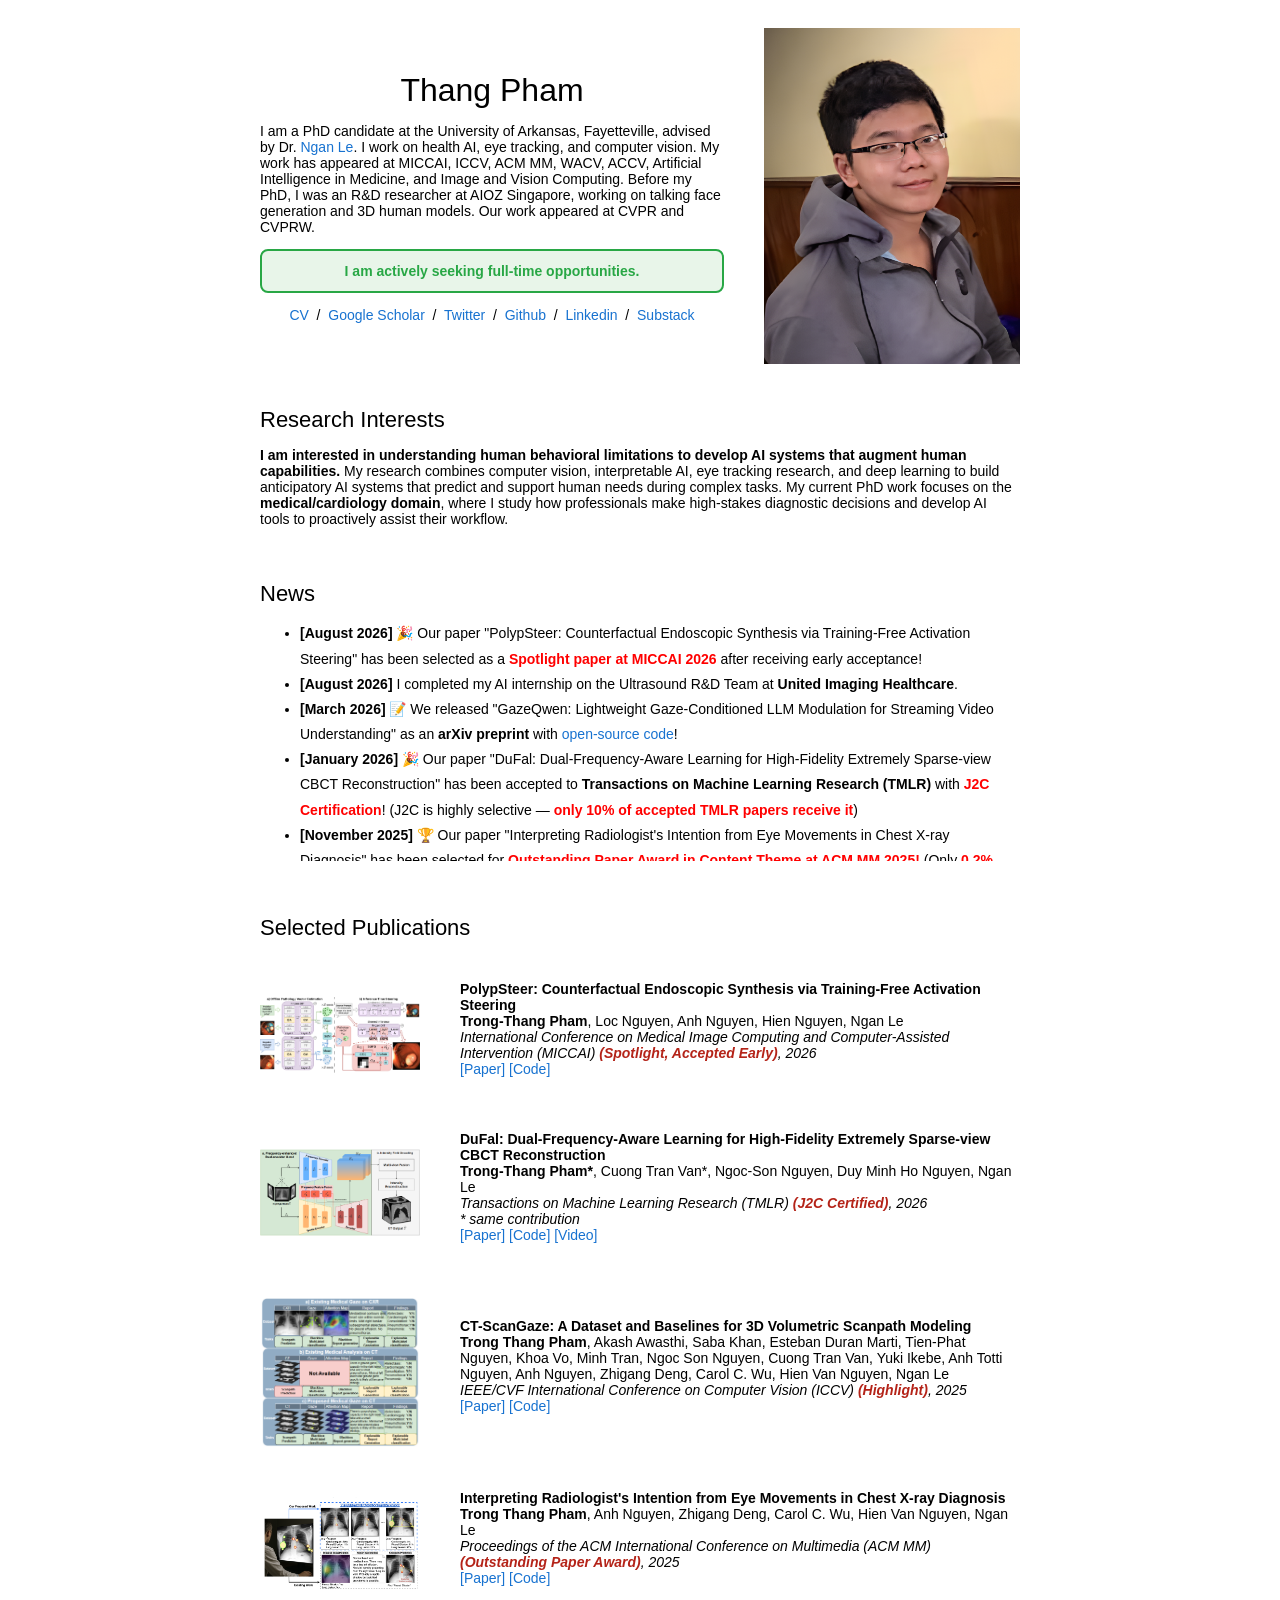
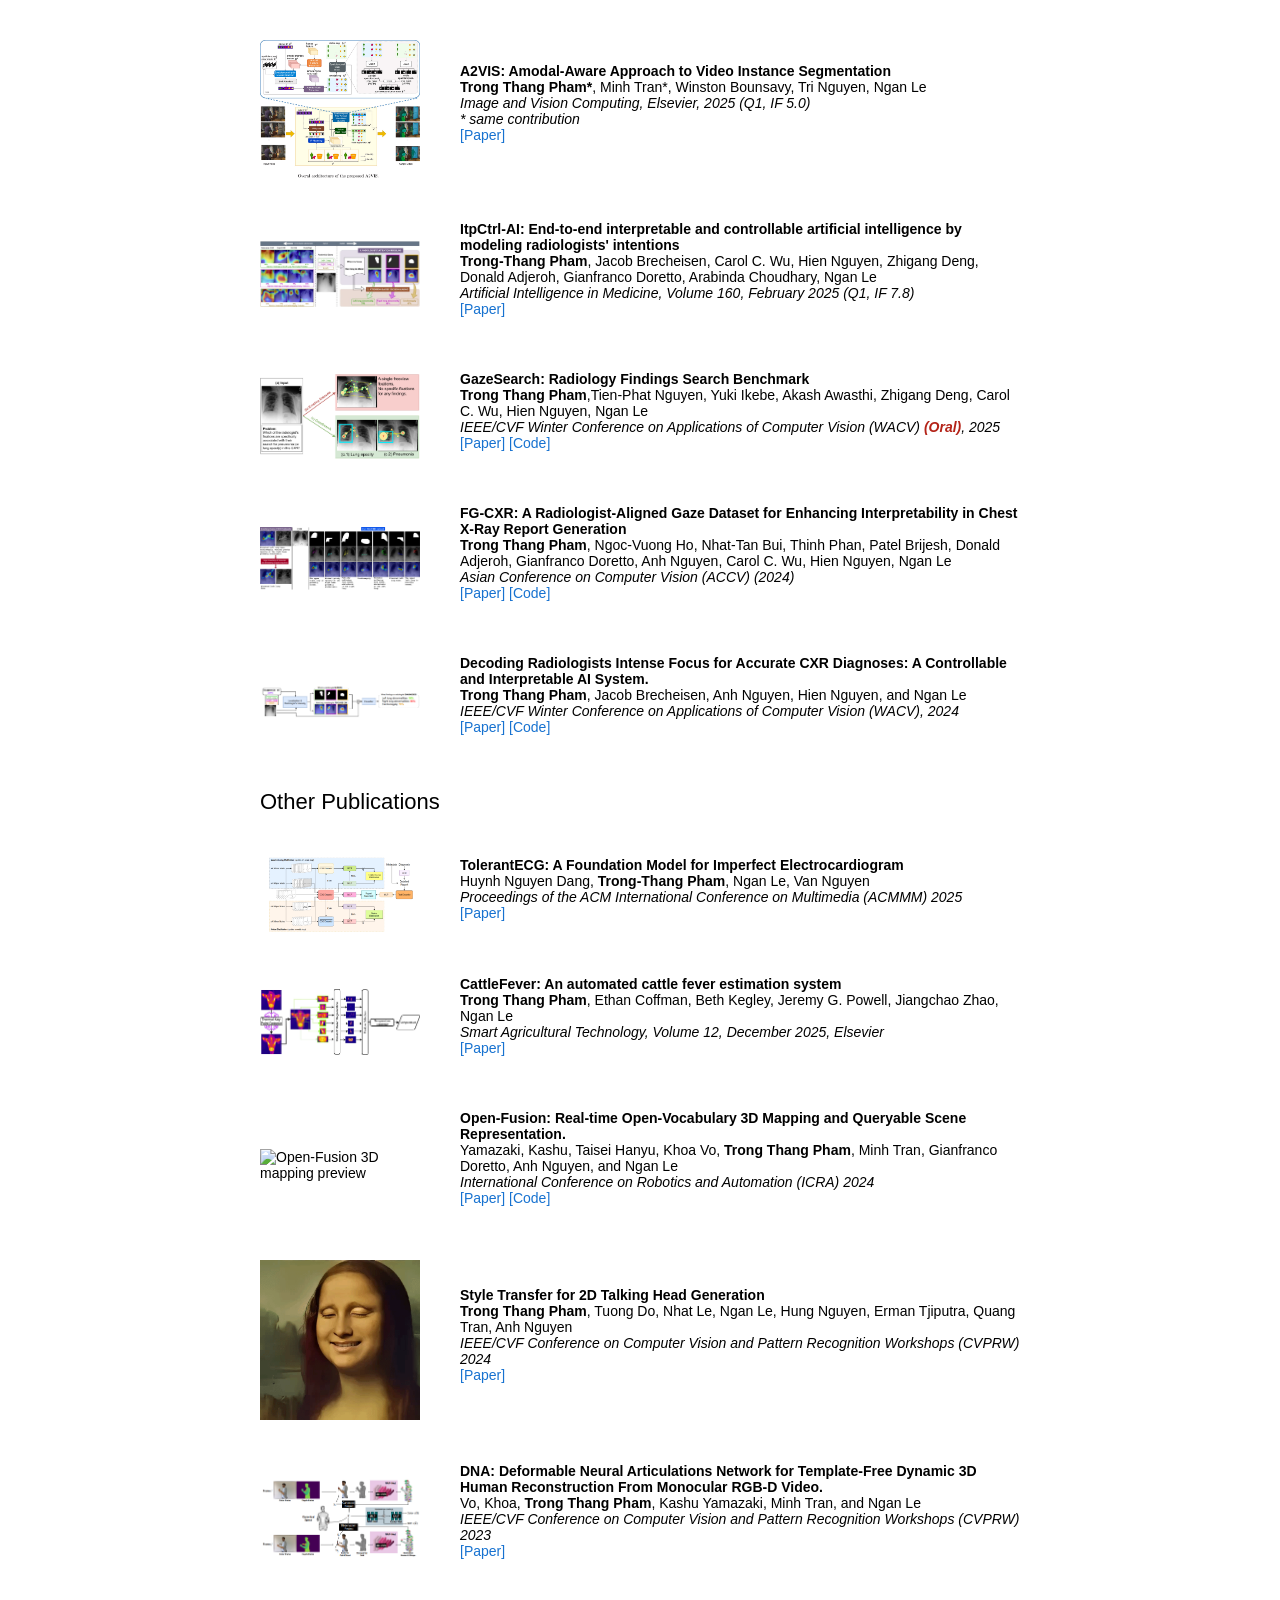
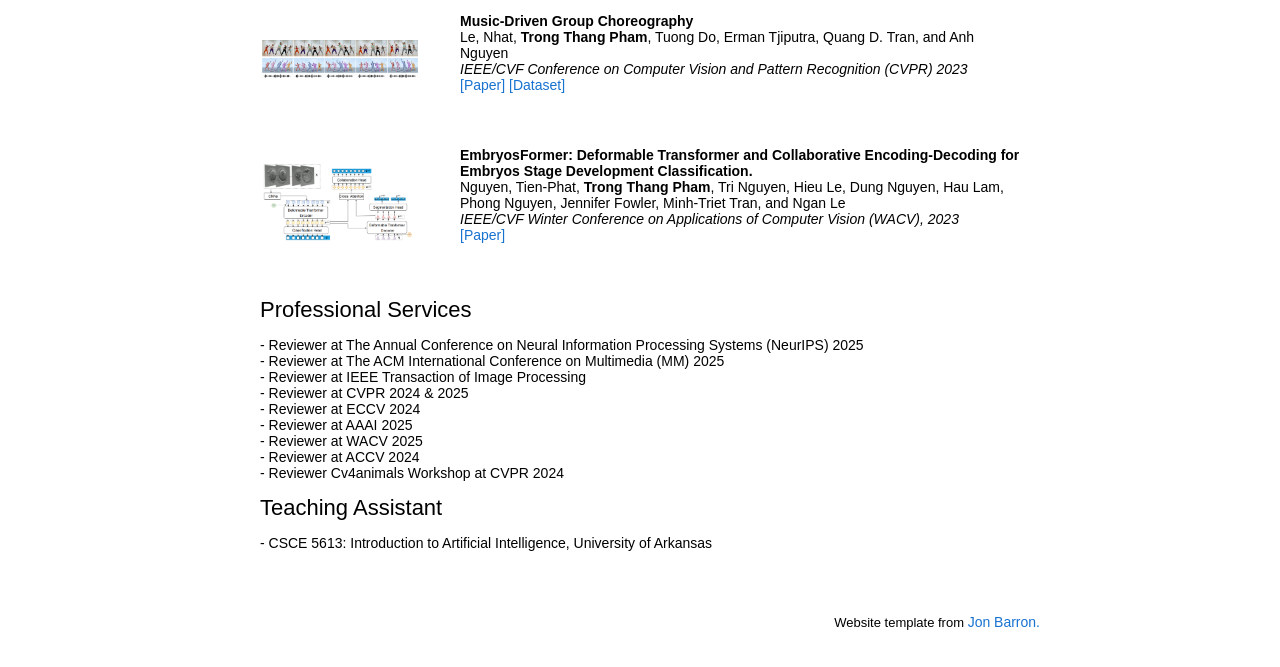
==== commit 4eadeb91: "Use Thang Pham for website bio" ====
--- a/index.html
+++ b/index.html
@@ -4,9 +4,9 @@
 <head>
   <meta http-equiv="Content-Type" content="text/html; charset=UTF-8">
 
-  <title>Trong Thang Pham</title>
-
-  <meta name="author" content="Trong-Thang Pham">
+  <title>Thang Pham</title>
+
+  <meta name="author" content="Thang Pham">
   <meta name="viewport" content="width=device-width, initial-scale=1">
 
   <link rel="stylesheet" type="text/css" href="stylesheet.css">
@@ -26,7 +26,7 @@
               <tr style="padding:0px">
                 <td style="padding:2.5%;width:63%;vertical-align:middle">
                   <p style="text-align:center">
-                    <name>Trong Thang Pham</name>
+                    <name>Thang Pham</name>
                   </p>
                   <p>
                     I am a PhD candidate at the University of Arkansas, Fayetteville, advised by Dr. <a  href="https://scholar.google.com/citations?user=8ck0k_UAAAAJ&hl=en">Ngan Le</a>.
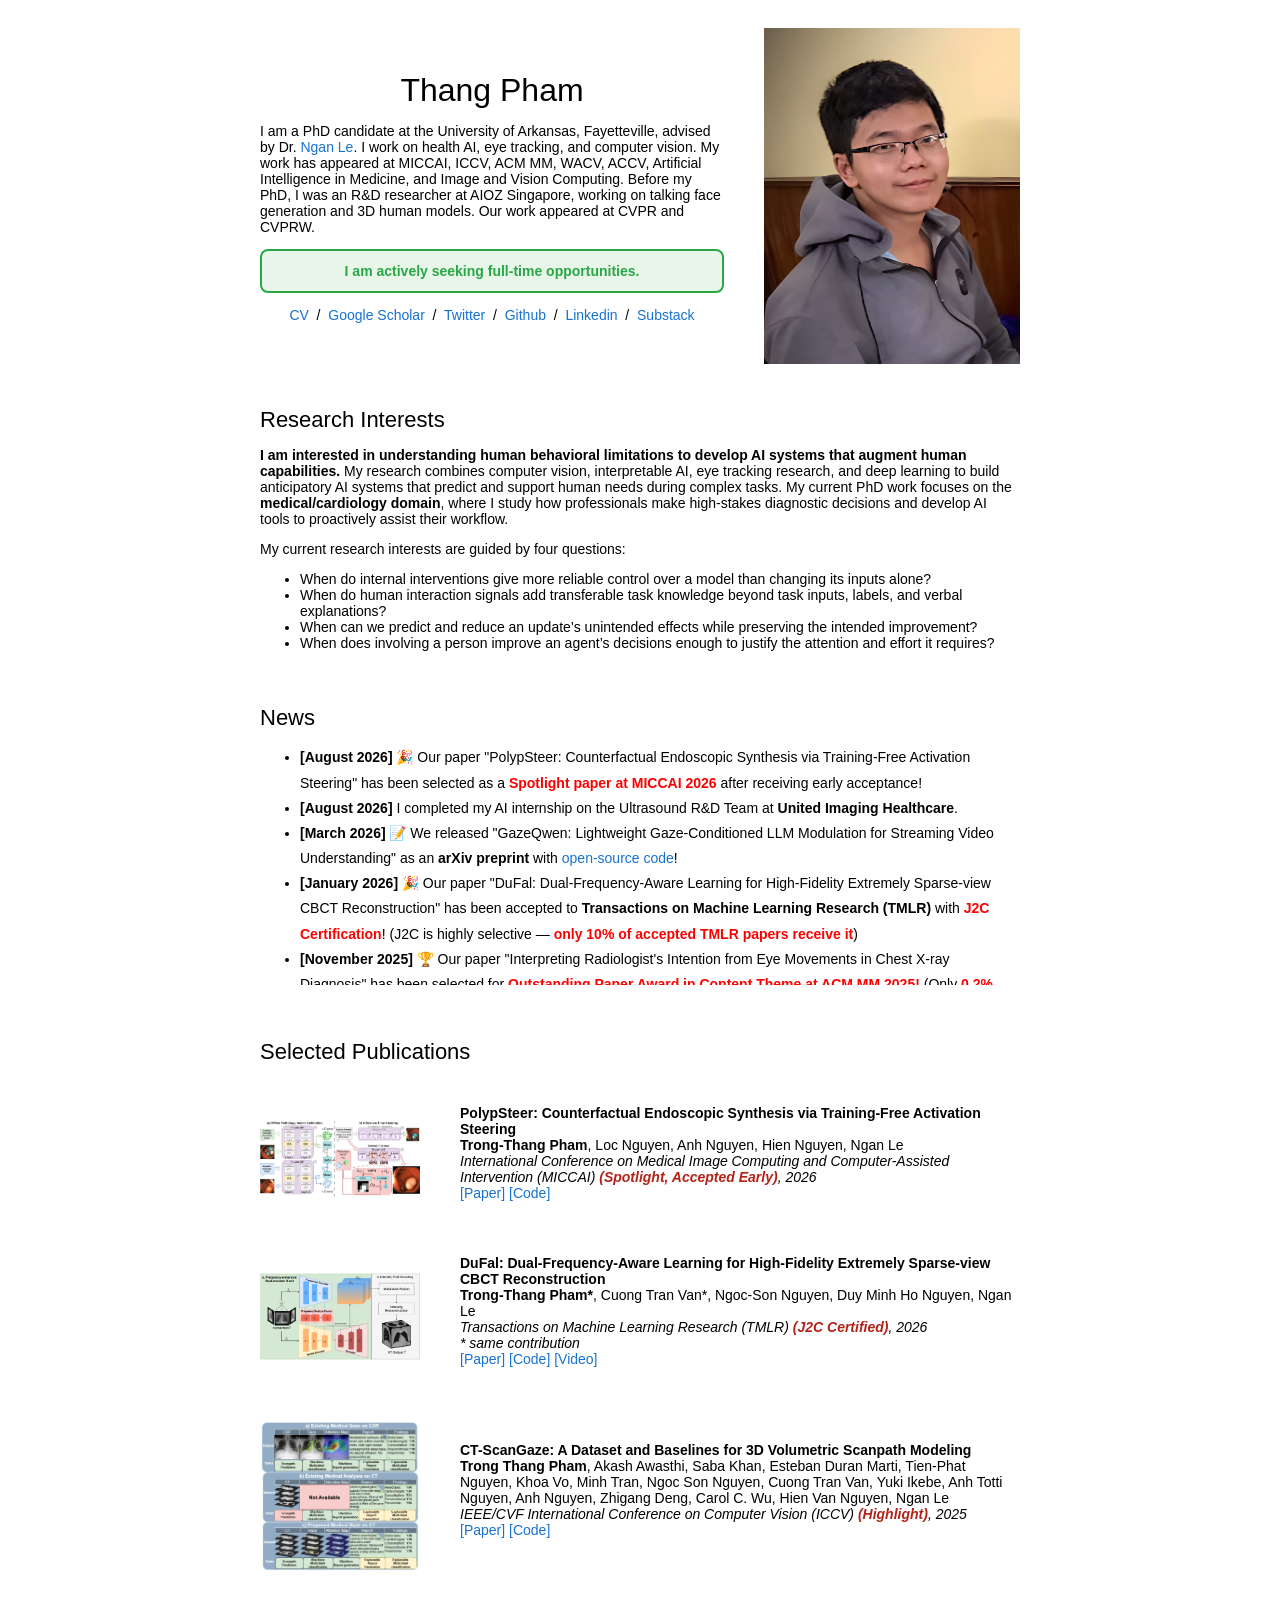
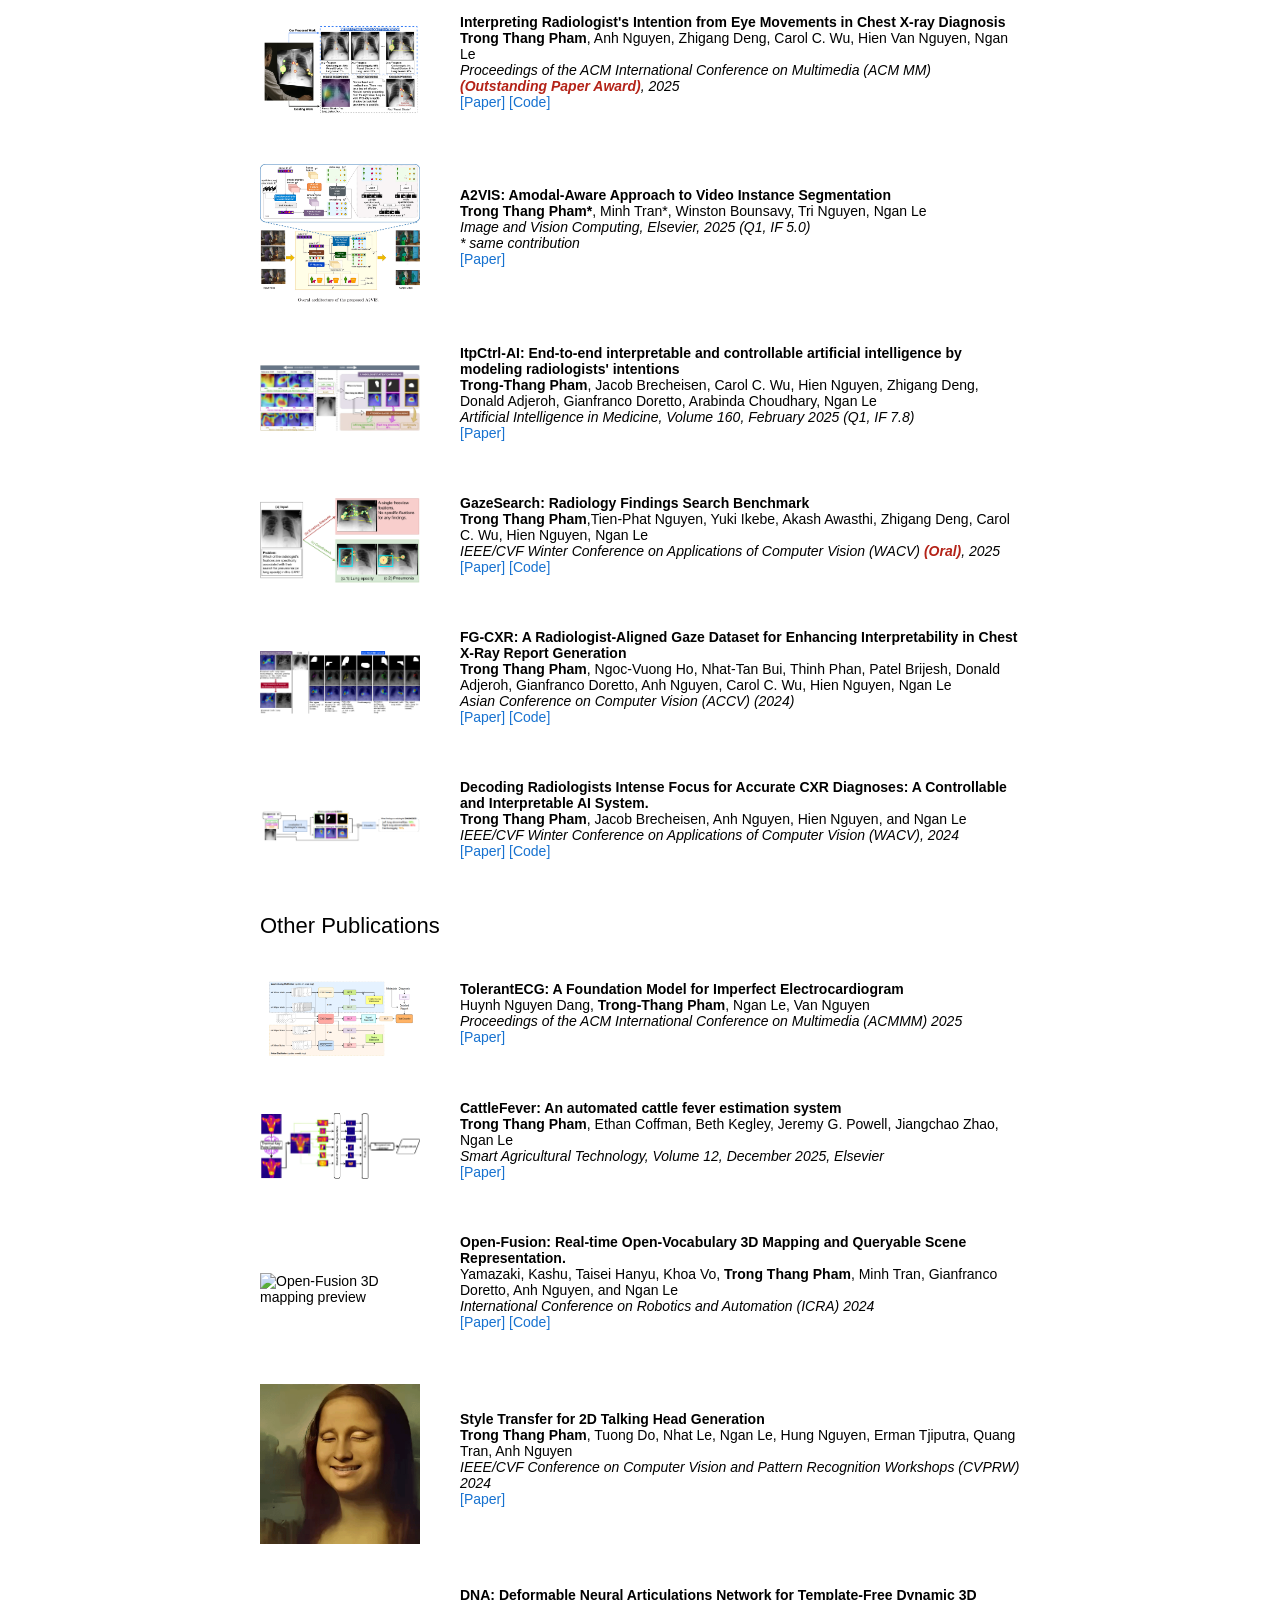
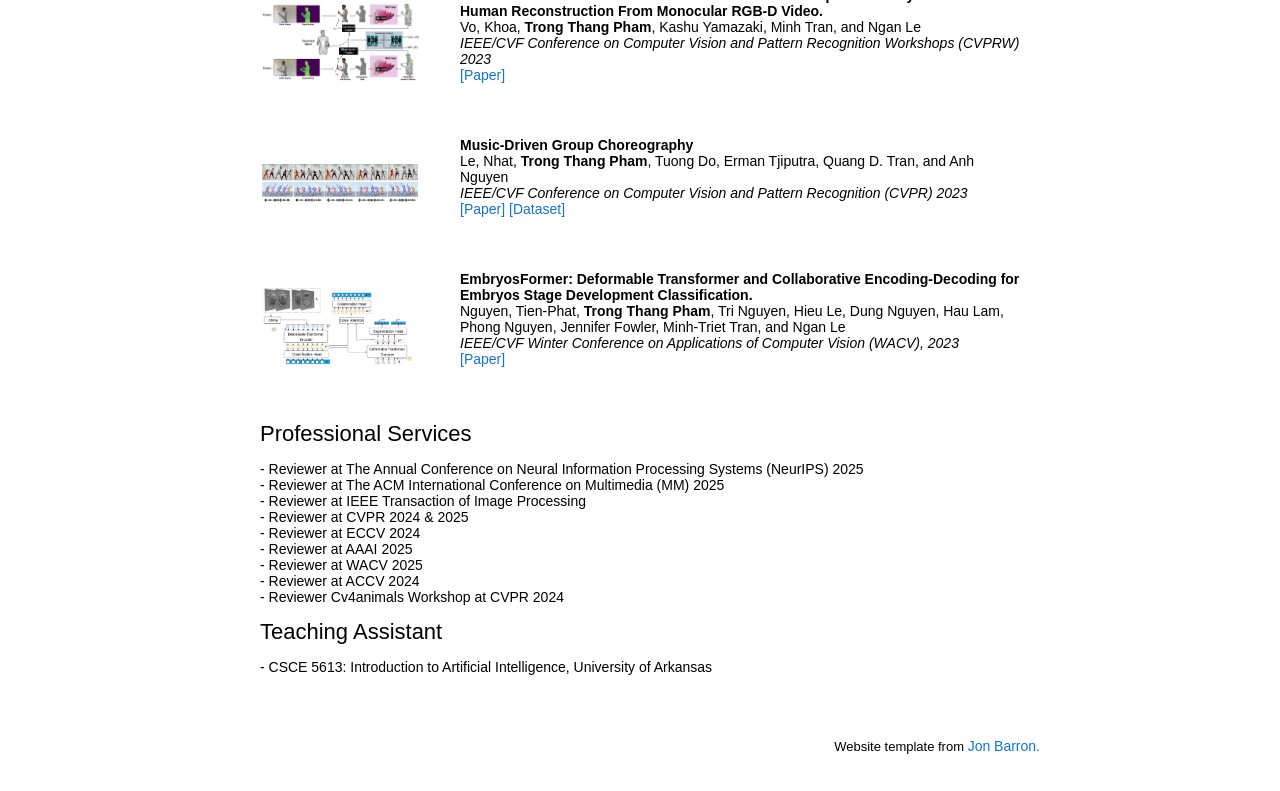
==== commit ea0c488f: "Update research interests" ====
--- a/index.html
+++ b/index.html
@@ -82,6 +82,13 @@
                   <p>
                     <strong>I am interested in understanding human behavioral limitations to develop AI systems that augment human capabilities.</strong> My research combines computer vision, interpretable AI, eye tracking research, and deep learning to build anticipatory AI systems that predict and support human needs during complex tasks. My current PhD work focuses on the <strong>medical/cardiology domain</strong>, where I study how professionals make high-stakes diagnostic decisions and develop AI tools to proactively assist their workflow.
                   </p>
+                  <p>My current research interests are guided by four questions:</p>
+                  <ul>
+                    <li>When do internal interventions give more reliable control over a model than changing its inputs alone?</li>
+                    <li>When do human interaction signals add transferable task knowledge beyond task inputs, labels, and verbal explanations?</li>
+                    <li>When can we predict and reduce an update’s unintended effects while preserving the intended improvement?</li>
+                    <li>When does involving a person improve an agent’s decisions enough to justify the attention and effort it requires?</li>
+                  </ul>
                 </td>
               </tr>
             </tbody>
